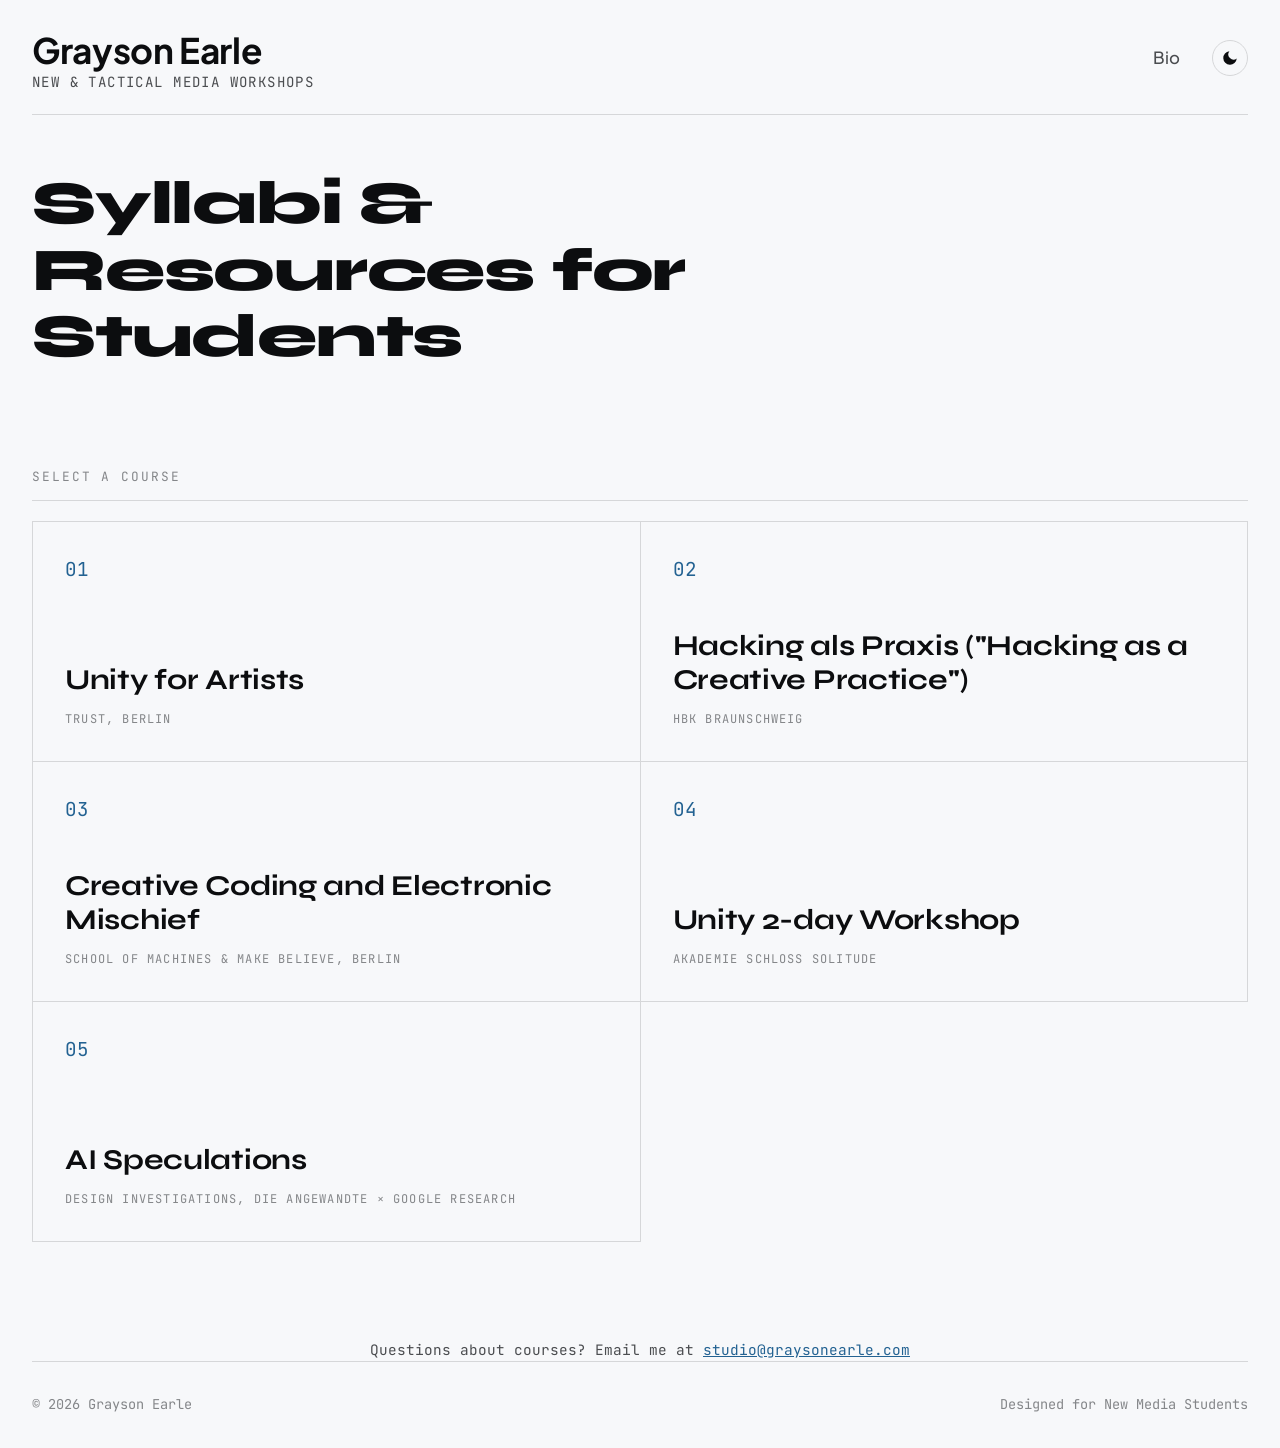
==== index.html @ eed316a8 "feat: add AI Speculations course entry (Design Investigations, die Angewandte) Adds the Winter Semes" ====
<!DOCTYPE html>
<html lang="en" data-theme="dark">
<head>
  <meta charset="UTF-8">
  <meta name="viewport" content="width=device-width, initial-scale=1.0">
  <meta name="description" content="Course portal and syllabi for classes taught by Grayson Earle, including Hacking as Practice, Creative Coding, Unity for Artists, and AI Speculations at die Angewandte.">
  <title>Grayson Earle — Class Portal</title>
  <link rel="preconnect" href="https://fonts.googleapis.com">
  <link rel="preconnect" href="https://fonts.gstatic.com" crossorigin>
  <link href="https://fonts.googleapis.com/css2?family=Plus+Jakarta+Sans:ital,wght@0,300..800;1,300..800&family=Syne:wght@700;800&family=JetBrains+Mono:wght@400;700&display=swap" rel="stylesheet">
  <link rel="stylesheet" href="style.css">
  <script>
    (function() {
      const savedTheme = localStorage.getItem('theme') || (window.matchMedia('(prefers-color-scheme: dark)').matches ? 'dark' : 'light');
      document.documentElement.setAttribute('data-theme', savedTheme);
    })();
  </script>
</head>
<body>

  <!-- --- Header --- -->
  <header>
    <div class="logo-group">
      <a href="#" class="logo">Grayson Earle</a>
      <div class="logo-subtitle">New &amp; Tactical Media Workshops</div>
    </div>
    <nav>
      <button id="bio-toggle" class="nav-link" aria-label="Open Biography">Bio</button>
      <button id="theme-toggle" class="theme-btn" aria-label="Toggle light/dark theme">
        <!-- Sun Icon -->
        <svg class="sun-icon" viewBox="0 0 24 24">
          <circle cx="12" cy="12" r="5" />
          <path d="M12 1v2M12 21v2M4.22 4.22l1.42 1.42M18.36 18.36l1.42 1.42M1 12h2M21 12h2M4.22 19.78l1.42-1.42M18.36 5.64l1.42-1.42" stroke="currentColor" stroke-width="2" stroke-linecap="round"/>
        </svg>
        <!-- Moon Icon -->
        <svg class="moon-icon" viewBox="0 0 24 24">
          <path d="M21 12.79A9 9 0 1 1 11.21 3 7 7 0 0 0 21 12.79z" />
        </svg>
      </button>
    </nav>
  </header>

  <!-- --- Main Wrapper --- -->
  <main>
    
    <!-- --- Homepage View --- -->
    <section id="home" class="fade-in">
      <div class="hero">
        <h1>Syllabi &amp; Resources for Students</h1>
      </div>

      <div class="course-grid-title">Select a Course</div>
      <div class="courses-list">
        
        <!-- Course 1 -->
        <a href="#unity-trust" class="course-card">
          <div class="course-card-index">
            <span>01</span>
            <svg viewBox="0 0 24 24" fill="none" stroke="currentColor" stroke-width="2" stroke-linecap="round" stroke-linejoin="round">
              <line x1="5" y1="12" x2="19" y2="12"></line>
              <polyline points="12 5 19 12 12 19"></polyline>
            </svg>
          </div>
          <div class="course-card-content">
            <h2 class="course-card-title">Unity for Artists</h2>
            <div class="course-card-inst">Trust, Berlin</div>
          </div>
        </a>

        <!-- Course 2 -->
        <a href="#hacking-als-praxis" class="course-card">
          <div class="course-card-index">
            <span>02</span>
            <svg viewBox="0 0 24 24" fill="none" stroke="currentColor" stroke-width="2" stroke-linecap="round" stroke-linejoin="round">
              <line x1="5" y1="12" x2="19" y2="12"></line>
              <polyline points="12 5 19 12 12 19"></polyline>
            </svg>
          </div>
          <div class="course-card-content">
            <h2 class="course-card-title">Hacking als Praxis ("Hacking as a Creative Practice")</h2>
            <div class="course-card-inst">HBK Braunschweig</div>
          </div>
        </a>

        <!-- Course 3 -->
        <a href="#creative-coding-mischief" class="course-card">
          <div class="course-card-index">
            <span>03</span>
            <svg viewBox="0 0 24 24" fill="none" stroke="currentColor" stroke-width="2" stroke-linecap="round" stroke-linejoin="round">
              <line x1="5" y1="12" x2="19" y2="12"></line>
              <polyline points="12 5 19 12 12 19"></polyline>
            </svg>
          </div>
          <div class="course-card-content">
            <h2 class="course-card-title">Creative Coding and Electronic Mischief</h2>
            <div class="course-card-inst">School of Machines &amp; Make Believe, Berlin</div>
          </div>
        </a>

        <!-- Course 4 -->
        <a href="#unity-solitude" class="course-card">
          <div class="course-card-index">
            <span>04</span>
            <svg viewBox="0 0 24 24" fill="none" stroke="currentColor" stroke-width="2" stroke-linecap="round" stroke-linejoin="round">
              <line x1="5" y1="12" x2="19" y2="12"></line>
              <polyline points="12 5 19 12 12 19"></polyline>
            </svg>
          </div>
          <div class="course-card-content">
            <h2 class="course-card-title">Unity 2-day Workshop</h2>
            <div class="course-card-inst">Akademie Schloss Solitude</div>
          </div>
        </a>

        <!-- Course 5 -->
        <a href="#ai-speculations" class="course-card">
          <div class="course-card-index">
            <span>05</span>
            <svg viewBox="0 0 24 24" fill="none" stroke="currentColor" stroke-width="2" stroke-linecap="round" stroke-linejoin="round">
              <line x1="5" y1="12" x2="19" y2="12"></line>
              <polyline points="12 5 19 12 12 19"></polyline>
            </svg>
          </div>
          <div class="course-card-content">
            <h2 class="course-card-title">AI Speculations</h2>
            <div class="course-card-inst">Design Investigations, die Angewandte &times; Google Research</div>
          </div>
        </a>

      </div>

      <div class="home-questions">
        Questions about courses? Email me at <a href="mailto:studio@graysonearle.com">studio@graysonearle.com</a>
      </div>
    </section>

    <!-- --- Course Detail: Hacking als Praxis --- -->
    <article id="hacking-als-praxis" class="course-detail">
      <aside class="course-sidebar">
        <a href="#" class="back-link">
          <svg viewBox="0 0 24 24" width="14" height="14" fill="none" stroke="currentColor" stroke-width="2" stroke-linecap="round" stroke-linejoin="round">
            <line x1="19" y1="12" x2="5" y2="12"></line>
            <polyline points="12 19 5 12 12 5"></polyline>
          </svg> Back
        </a>
        <div class="sidebar-meta">
          <div class="meta-item">
            <span class="meta-label">Institution</span>
            <span class="meta-value">Hochschule für Bildende Künste Braunschweig</span>
          </div>
          <div class="meta-item">
            <span class="meta-label">Department</span>
            <span class="meta-value">New Media / Fine Arts</span>
          </div>
          <div class="meta-item">
            <span class="meta-label">Duration</span>
            <span class="meta-value">8 Weeks (Session-based)</span>
          </div>
          <div class="meta-item">
            <span class="meta-label">Format</span>
            <span class="meta-value">Syllabus / Seminars</span>
          </div>
        </div>
      </aside>
      <div class="course-main-content">
        <div class="course-main-header">
          <div class="course-header-inst">HBK Braunschweig</div>
          <h1 class="course-header-title">Hacking als Praxis ("Hacking as a Creative Practice")</h1>
        </div>
        <div class="course-description">
          In this course, we examine hacking not just as a technical exploit, but as a critical artistic and political practice. Students explore tactical media, subvert digital infrastructures, and unpack the hidden politics embedded in software, games, and networks. Taking inspiration from guerrilla projection, software modifications, and hardware tracking, we develop creative interventions that challenge authority, surveillance, and corporate logistics.
        </div>
        
        <section class="fanzine-section">
          <h2 class="section-title">Student Publication</h2>
          <p class="fanzine-intro">As a collective final outcome, students collaborated on a printed fanzine titled <em>HACKEN</em>. The publication documents their tactical research, subversions, and experiments. Browse the pages below or download the complete PDF.</p>
          <div class="fanzine-gallery">
            <div class="fanzine-track">
              <img src="assets/fanzine/page_1.png" alt="Fanzine Page 1" class="fanzine-page">
              <img src="assets/fanzine/page_2.png" alt="Fanzine Page 2" class="fanzine-page">
              <img src="assets/fanzine/page_3.png" alt="Fanzine Page 3" class="fanzine-page">
              <img src="assets/fanzine/page_4.png" alt="Fanzine Page 4" class="fanzine-page">
              <img src="assets/fanzine/page_5.png" alt="Fanzine Page 5" class="fanzine-page">
              <img src="assets/fanzine/page_6.png" alt="Fanzine Page 6" class="fanzine-page">
              <img src="assets/fanzine/page_7.png" alt="Fanzine Page 7" class="fanzine-page">
              <img src="assets/fanzine/page_8.png" alt="Fanzine Page 8" class="fanzine-page">
            </div>
          </div>
          <div class="fanzine-actions">
            <a href="assets/fanzine/fanzine_HACKEN_final.pdf" target="_blank" rel="noopener" class="download-btn">
              <svg viewBox="0 0 24 24" width="16" height="16" fill="none" stroke="currentColor" stroke-width="2" stroke-linecap="round" stroke-linejoin="round">
                <path d="M21 15v4a2 2 0 0 1-2 2H5a2 2 0 0 1-2-2v-4"></path>
                <polyline points="7 10 12 15 17 10"></polyline>
                <line x1="12" y1="15" x2="12" y2="3"></line>
              </svg>
              Download Fanzine PDF
            </a>
          </div>
        </section>

        <h2 class="section-title">Schedule</h2>
        <div class="schedule-list">
          
          <div class="schedule-item">
            <div class="schedule-item-header">
              <h3 class="schedule-item-title">Session 01: The Art of Subversion &amp; Tactical Media</h3>
              <span class="schedule-item-date">Week 1</span>
            </div>
            <div class="schedule-item-content">
              Introduction to tactical media history. Case studies of artistic interventions (e.g., Bail Bloc, The Illuminator, RTMark). Understanding systems as artistic mediums.
              <div class="schedule-deliverable">
                <span class="deliverable-label">Assignment</span>
                Identify a physical or digital system in your daily life and document its rules, constraints, and points of vulnerability.
              </div>
            </div>
          </div>

          <div class="schedule-item">
            <div class="schedule-item-header">
              <h3 class="schedule-item-title">Session 02: Deconstructing Code &amp; Algorithmic Authority</h3>
              <span class="schedule-item-date">Week 2</span>
            </div>
            <div class="schedule-item-content">
              Code as law and ideology. Analyzing the rules governing digital spaces, including game engines, physics systems, and police behaviors in simulations. Textual analysis of code.
              <div class="schedule-deliverable">
                <span class="deliverable-label">Assignment</span>
                Write a critique of a specific system rule or boundary in a popular software, website, or game.
              </div>
            </div>
          </div>

          <div class="schedule-item">
            <div class="schedule-item-header">
              <h3 class="schedule-item-title">Session 03: Physical Interventions &amp; Guerrilla Projections</h3>
              <span class="schedule-item-date">Week 3</span>
            </div>
            <div class="schedule-item-content">
              Reclaiming public space. The logistics and aesthetics of guerrilla projection. Mobile projection setups, urban hacking, and public display safety/legality.
              <div class="schedule-deliverable">
                <span class="deliverable-label">Assignment</span>
                Design a blueprint for a mock public projection intervention focusing on a local political or social issue.
              </div>
            </div>
          </div>

          <div class="schedule-item">
            <div class="schedule-item-header">
              <h3 class="schedule-item-title">Session 04: Hardware Modification &amp; Counter-Surveillance</h3>
              <span class="schedule-item-date">Week 4</span>
            </div>
            <div class="schedule-item-content">
              Subverting commercial electronics. Tracing logistics networks (GPS tracking, hidden audio, logistics transparency) and reclaiming consumer hardware for counter-narratives.
              <div class="schedule-deliverable">
                <span class="deliverable-label">Assignment</span>
                Create a proposal for tracing or subverting an opaque supply chain, tracking mechanism, or surveillance tool.
              </div>
            </div>
          </div>

          <div class="schedule-item">
            <div class="schedule-item-header">
              <h3 class="schedule-item-title">Session 05: Network Interventions &amp; Digital Commons</h3>
              <span class="schedule-item-date">Week 5</span>
            </div>
            <div class="schedule-item-content">
              Alternative networks, net-art, and decentralized structures. Software tools for community resistance, mutual aid, and self-hosted communication.
              <div class="schedule-deliverable">
                <span class="deliverable-label">Assignment</span>
                Prototype a simple offline or mesh-network concept using open-source tools.
              </div>
            </div>
          </div>

          <div class="schedule-item">
            <div class="schedule-item-header">
              <h3 class="schedule-item-title">Session 06: Student Project Proposals &amp; Critique</h3>
              <span class="schedule-item-date">Week 6</span>
            </div>
            <div class="schedule-item-content">
              Pitching project ideas. Peer-review of concept papers and blueprints. Refinement of technical approaches and artistic statements.
              <div class="schedule-deliverable">
                <span class="deliverable-label">Deliverable</span>
                Project proposal document (1 page + conceptual sketch).
              </div>
            </div>
          </div>

          <div class="schedule-item">
            <div class="schedule-item-header">
              <h3 class="schedule-item-title">Session 07: Development and Prototyping Workshop</h3>
              <span class="schedule-item-date">Week 7</span>
            </div>
            <div class="schedule-item-content">
              In-class hacking session. Individual troubleshooting of software, hardware, and physical assemblies. Iteration on prototypes.
              <div class="schedule-deliverable">
                <span class="deliverable-label">Deliverable</span>
                Functional alpha prototype of the intervention.
              </div>
            </div>
          </div>

          <div class="schedule-item">
            <div class="schedule-item-header">
              <h3 class="schedule-item-title">Session 08: Final Showcase &amp; Public Discourse</h3>
              <span class="schedule-item-date">Week 8</span>
            </div>
            <div class="schedule-item-content">
              Exhibition and presentation of student hacks. Critical discussion of the social, political, and aesthetic implications of the works.
              <div class="schedule-deliverable">
                <span class="deliverable-label">Deliverable</span>
                Completed subversive intervention or prototype and documentation.
              </div>
            </div>
          </div>

        </div>
      </div>
    </article>

    <!-- --- Course Detail: Creative Coding --- -->
    <article id="creative-coding-mischief" class="course-detail">
      <aside class="course-sidebar">
        <a href="#" class="back-link">
          <svg viewBox="0 0 24 24" width="14" height="14" fill="none" stroke="currentColor" stroke-width="2" stroke-linecap="round" stroke-linejoin="round">
            <line x1="19" y1="12" x2="5" y2="12"></line>
            <polyline points="12 19 5 12 12 5"></polyline>
          </svg> Back
        </a>
        <div class="sidebar-meta">
          <div class="meta-item">
            <span class="meta-label">Institution</span>
            <span class="meta-value">School of Machines &amp; Make Believe, Berlin</span>
          </div>
          <div class="meta-item">
            <span class="meta-label">Term</span>
            <span class="meta-value">Spring 2026</span>
          </div>
          <div class="meta-item">
            <span class="meta-label">Dates</span>
            <span class="meta-value">Feb 3, 2026 – May 10, 2026</span>
          </div>
          <div class="meta-item">
            <span class="meta-label">Meeting Time</span>
            <span class="meta-value">Tuesdays</span>
          </div>
          <a href="https://github.com/new-media-edu/creative_coding_mischief" target="_blank" rel="noopener" class="repo-link">
            View Repository
            <svg viewBox="0 0 24 24" width="14" height="14" fill="none" stroke="currentColor" stroke-width="2" stroke-linecap="round" stroke-linejoin="round">
              <path d="M9 19c-5 1.5-5-2.5-7-3m14 6v-3.87a3.37 3.37 0 0 0-.94-2.61c3.14-.35 6.44-1.54 6.44-7A5.44 5.44 0 0 0 20 4.77 5.07 5.07 0 0 0 19.91 1S18.73.65 16 2.48a13.38 13.38 0 0 0-7 0C6.27.65 5.09 1 5.09 1A5.07 5.07 0 0 0 5 4.77a5.44 5.44 0 0 0-1.5 3.78c0 5.42 3.3 6.61 6.44 7A3.37 3.37 0 0 0 9 18.13V22"></path>
            </svg>
          </a>
        </div>
      </aside>
      <div class="course-main-content">
        <div class="course-main-header">
          <div class="course-header-inst">School of Machines &amp; Make Believe</div>
          <h1 class="course-header-title">Creative Coding &amp; Electronic Mischief</h1>
        </div>
        <div class="course-description">
          This course is about creatively misusing technology for art and activism, with a DIY/open-source approach. Students build their own tools, starting with basic electronics and 3D fabrication and working up to systems that connect hardware, software, and networks. The course ends with a final project that puts all of it together.
        </div>

        <section class="exhibition-section">
          <h2 class="section-title">Class Exhibition</h2>
          <p class="exhibition-intro">Below is a glimpse of the class closing exhibition at the School of Machines and Make Believe at ACUD in Berlin, showcasing the interactive installations and creative mischief developed by the students.</p>
          <div class="exhibition-media">
            <div class="exhibition-media-item">
              <img src="assets/creative_coding_mischief.gif" alt="Class closing exhibition interactive experience" class="exhibition-gif">
              <div class="media-caption">Interactive prototype created during the course.</div>
            </div>
            <div class="exhibition-media-item">
              <video controls class="exhibition-video">
                <source src="assets/school_of_machines_exhibition.mp4" type="video/mp4">
                Your browser does not support the video tag.
              </video>
              <div class="media-caption">A short video of the class closing exhibition at the School of Machines and Make Believe at ACUD in Berlin.</div>
            </div>
          </div>
        </section>

        <h2 class="section-title">Schedule</h2>
        <div class="schedule-list">
          
          <div class="schedule-item">
            <div class="schedule-item-header">
              <h3 class="schedule-item-title">Orientation: Welcome</h3>
              <span class="schedule-item-date">Feb 3 &amp; 5, 2026</span>
            </div>
            <div class="schedule-item-content">
              Introduction to each other, course structure overview, installation check-ins, and goal alignments.
            </div>
          </div>

          <div class="schedule-item">
            <div class="schedule-item-header">
              <h3 class="schedule-item-title">Session 01: Introduction to Arduino</h3>
              <span class="schedule-item-date">Feb 10, 2026</span>
            </div>
            <div class="schedule-item-content">
              <ul class="schedule-topics">
                <li>Course overview and introduction.</li>
                <li>What is electricity?</li>
                <li>Introduction to Arduino hardware and pins.</li>
                <li>Basic wiring and breadboards.</li>
                <li>Blinking LEDs with <code>digitalWrite()</code>.</li>
                <li>Basic programming concepts: variables, constants, flow control.</li>
              </ul>
              <div class="schedule-deliverable">
                <span class="deliverable-label">Deliverable</span>
                Working LED circuit with custom blink patterns.
              </div>
            </div>
          </div>

          <div class="schedule-item">
            <div class="schedule-item-header">
              <h3 class="schedule-item-title">Session 02: Inputs and Serial Communication</h3>
              <span class="schedule-item-date">Feb 17, 2026</span>
            </div>
            <div class="schedule-item-content">
              <ul class="schedule-topics">
                <li>Conditional logic (if/else statements).</li>
                <li>Reading digital inputs with buttons.</li>
                <li>Understanding the floating state and pull-up/pull-down resistors.</li>
                <li>Serial communication for debugging and monitoring.</li>
                <li>Using the Serial Monitor to view Arduino output.</li>
              </ul>
              <div class="schedule-deliverable">
                <span class="deliverable-label">Deliverable</span>
                Button-controlled circuit with serial feedback.
              </div>
            </div>
          </div>

          <div class="schedule-item">
            <div class="schedule-item-header">
              <h3 class="schedule-item-title">Session 03: Sound and Square Waves</h3>
              <span class="schedule-item-date">Feb 24, 2026</span>
            </div>
            <div class="schedule-item-content">
              <ul class="schedule-topics">
                <li>How speakers and buzzers work.</li>
                <li>Generating square waves with <code>digitalWrite()</code>.</li>
                <li>Understanding frequency and pitch.</li>
                <li>Using the <code>tone()</code> function.</li>
                <li>Building speaker circuits with piezo buzzers.</li>
              </ul>
              <div class="schedule-deliverable">
                <span class="deliverable-label">Deliverable</span>
                Working sound generator with variable tones.
              </div>
            </div>
          </div>

          <div class="schedule-item">
            <div class="schedule-item-header">
              <h3 class="schedule-item-title">Session 04: Analog Input and Loops</h3>
              <span class="schedule-item-date">Mar 3, 2026</span>
            </div>
            <div class="schedule-item-content">
              <ul class="schedule-topics">
                <li>Reading analog values with <code>analogRead()</code>.</li>
                <li>Understanding potentiometers and variable resistances.</li>
                <li>Mapping values from one range to another with <code>map()</code>.</li>
                <li>Creating repetition with while loops.</li>
                <li>Combining analog input with sound output.</li>
                <li>Building interactive musical instruments.</li>
              </ul>
              <div class="schedule-deliverable">
                <span class="deliverable-label">Deliverable</span>
                Potentiometer-controlled tone generator or simple synthesizer.
              </div>
            </div>
          </div>

          <div class="schedule-item">
            <div class="schedule-item-header">
              <h3 class="schedule-item-title">Session 05: Sensors, Servos, and Intro to Processing</h3>
              <span class="schedule-item-date">Mar 10, 2026</span>
            </div>
            <div class="schedule-item-content">
              <ul class="schedule-topics">
                <li>Sensor showcase: ultrasonic distance sensor.</li>
                <li>Introduction to servo motors and the Servo library.</li>
                <li>Building a 2-DOF robot arm.</li>
                <li>Introduction to Processing: installation and first sketch.</li>
              </ul>
              <div class="schedule-deliverable">
                <span class="deliverable-label">Deliverable</span>
                2-DOF robot arm; Processing installed with basic sketch running.
              </div>
            </div>
          </div>

          <div class="schedule-item">
            <div class="schedule-item-header">
              <h3 class="schedule-item-title">Session 06: Arduino ↔ Processing</h3>
              <span class="schedule-item-date">Mar 17, 2026</span>
            </div>
            <div class="schedule-item-content">
              <strong>Guest Instructor: Sarah Grant</strong>
              <ul class="schedule-topics">
                <li>Serial communication between Arduino and Processing.</li>
                <li>Sending sensor data to control on-screen visuals (potentiometer → circle size).</li>
                <li>Sending screen data to control hardware (mouse → servo angle).</li>
                <li>Two-way communication with a call-and-response handshake.</li>
              </ul>
              <div class="schedule-deliverable">
                <span class="deliverable-label">Deliverable</span>
                Two-way Arduino/Processing sketch (pot → circle size, mouse → servo).
              </div>
            </div>
          </div>

          <div class="schedule-item">
            <div class="schedule-item-header">
              <h3 class="schedule-item-title">Session 07 &amp; 08: 3D Design &amp; Fabrication</h3>
              <span class="schedule-item-date">Mar 24 &amp; 31, 2026</span>
            </div>
            <div class="schedule-item-content">
              <strong>Guest Instructor: Sarah Grant</strong>
              <ul class="schedule-topics">
                <li>Introduction to 3D design and modeling.</li>
                <li>Designing custom housings for electronics.</li>
                <li>Slicing and 3D printing workflow.</li>
                <li>Integrating hardware with printed parts.</li>
              </ul>
              <div class="schedule-deliverable">
                <span class="deliverable-label">Deliverable</span>
                Custom 3D printed housing or component integrated with electronics.
              </div>
            </div>
          </div>

          <div class="schedule-item">
            <div class="schedule-item-header">
              <h3 class="schedule-item-title">Session 09 &amp; 10: Projection Mapping with TouchDesigner</h3>
              <span class="schedule-item-date">Apr 7 &amp; 14, 2026</span>
            </div>
            <div class="schedule-item-content">
              <ul class="schedule-topics">
                <li>Introduction to projection mapping fundamentals.</li>
                <li>Loading and configuring TouchDesigner.</li>
                <li>Using kantanMapper for spatial mapping.</li>
                <li>Assigning textures and media to projection shapes.</li>
                <li>Aligning projections with physical objects.</li>
                <li>Receiving OSC/MIDI data to trigger visuals.</li>
                <li>Creating reactive installations.</li>
              </ul>
              <div class="schedule-deliverable">
                <span class="deliverable-label">Deliverable</span>
                Projection-mapped installation triggered by physical sensors.
              </div>
            </div>
          </div>

          <div class="schedule-item">
            <div class="schedule-item-header">
              <h3 class="schedule-item-title">Session 11, 12 &amp; 13: Final Project Workshop</h3>
              <span class="schedule-item-date">Apr 21 – May 5, 2026</span>
            </div>
            <div class="schedule-item-content">
              <ul class="schedule-topics">
                <li>Final project development, assembly, and polishing.</li>
                <li>Individual and group troubleshooting.</li>
                <li>Instructor check-ins, testing, documentation, and presentation prep.</li>
              </ul>
              <div class="schedule-deliverable">
                <span class="deliverable-label">Deliverable</span>
                Completed Final Project, ready for exhibition.
              </div>
            </div>
          </div>

          <div class="schedule-item">
            <div class="schedule-item-header">
              <h3 class="schedule-item-title">Final Exhibition</h3>
              <span class="schedule-item-date">May 14, 2026</span>
            </div>
            <div class="schedule-item-content">
              Exhibition of final installations and physical projects to the public.
            </div>
          </div>

        </div>
      </div>
    </article>

    <!-- --- Course Detail: Unity for Artists --- -->
    <article id="unity-trust" class="course-detail">
      <aside class="course-sidebar">
        <a href="#" class="back-link">
          <svg viewBox="0 0 24 24" width="14" height="14" fill="none" stroke="currentColor" stroke-width="2" stroke-linecap="round" stroke-linejoin="round">
            <line x1="19" y1="12" x2="5" y2="12"></line>
            <polyline points="12 19 5 12 12 5"></polyline>
          </svg> Back
        </a>
        <div class="sidebar-meta">
          <div class="meta-item">
            <span class="meta-label">Location</span>
            <span class="meta-value">Trust, Berlin</span>
          </div>
          <div class="meta-item">
            <span class="meta-label">Duration</span>
            <span class="meta-value">4 Days (2.5h / session)</span>
          </div>
          <div class="meta-item">
            <span class="meta-label">Price</span>
            <span class="meta-value">150 Euro total</span>
          </div>
          <div class="meta-item">
            <span class="meta-label">Software</span>
            <span class="meta-value">Unity 6, Polycam</span>
          </div>
          <div class="meta-item">
            <span class="meta-label">Prerequisites</span>
            <ul class="sidebar-list">
              <li>Unity Hub &amp; Unity 6 installed</li>
              <li>Polycam app (iOS/Android)</li>
              <li>No coding required</li>
            </ul>
          </div>
          <a href="https://github.com/new-media-edu/unity-trust" target="_blank" rel="noopener" class="repo-link">
            View Repository
            <svg viewBox="0 0 24 24" width="14" height="14" fill="none" stroke="currentColor" stroke-width="2" stroke-linecap="round" stroke-linejoin="round">
              <path d="M9 19c-5 1.5-5-2.5-7-3m14 6v-3.87a3.37 3.37 0 0 0-.94-2.61c3.14-.35 6.44-1.54 6.44-7A5.44 5.44 0 0 0 20 4.77 5.07 5.07 0 0 0 19.91 1S18.73.65 16 2.48a13.38 13.38 0 0 0-7 0C6.27.65 5.09 1 5.09 1A5.07 5.07 0 0 0 5 4.77a5.44 5.44 0 0 0-1.5 3.78c0 5.42 3.3 6.61 6.44 7A3.37 3.37 0 0 0 9 18.13V22"></path>
            </svg>
          </a>
        </div>
      </aside>
      <div class="course-main-content">
        <div class="course-main-header">
          <div class="course-header-inst">Trust, Berlin</div>
          <h1 class="course-header-title">Unity for Artists</h1>
          <div class="course-header-actions">
            <a href="https://forms.gle/kNAJxVc964ZDhtXD6" target="_blank" rel="noopener" class="enroll-link">Enroll</a>
            <span class="header-questions">Questions about courses? Email me at <a href="mailto:studio@graysonearle.com">studio@graysonearle.com</a></span>
          </div>
        </div>
        <div class="course-description">
          This 4-day intensive workshop is designed for artists and designers who want to use Unity 6 (a real-time 3D engine used widely in games, art, and architecture) to build immersive digital environments. No previous experience with Unity is required. In this no-code workshop students will learn how to create and inhabit virtual environments, focusing on environmental design, lighting, physics, and spatial audio.
        </div>

        <section class="documentation-section">
          <h2 class="section-title">Documentation</h2>
          <p class="documentation-intro">A preview of the environments, interactive prototypes, and outcomes from the workshop.</p>
          <div class="documentation-grid">
            <div class="documentation-item">
              <video autoplay loop muted playsinline class="doc-video">
                <source src="assets/unity_promo_1.mp4" type="video/mp4">
                Your browser does not support the video tag.
              </video>
            </div>
            <div class="documentation-item">
              <video controls class="doc-video">
                <source src="assets/unity_promo_3.mp4" type="video/mp4">
                Your browser does not support the video tag.
              </video>
            </div>
          </div>
        </section>

        <h2 class="section-title">Schedule</h2>
        <div class="schedule-list">
          
          <div class="schedule-item">
            <div class="schedule-item-header">
              <h3 class="schedule-item-title">Day 1: Foundations &amp; Spatial Sketching</h3>
              <span class="schedule-item-date">Navigation &amp; Prototyping</span>
            </div>
            <div class="schedule-item-content">
              <ul class="schedule-topics">
                <li>Introduction: Unity 6, Universal Render Pipeline (URP), and the Real-time Rendering Pipeline.</li>
                <li>The Sandbox: Interface navigation (Hierarchy, Project, Scene, Game, Inspector).</li>
                <li>Physics &amp; Logic: Basic 3D objects and Rigidbody physics.</li>
                <li>Student share-outs.</li>
              </ul>
              <div class="schedule-deliverable">
                <span class="deliverable-label">Assignment</span>
                Prepare project concept and sketches for your virtual environment.
              </div>
            </div>
          </div>

          <div class="schedule-item">
            <div class="schedule-item-header">
              <h3 class="schedule-item-title">Day 2: Building the World (Assets &amp; Materials)</h3>
              <span class="schedule-item-date">Populating &amp; Styling</span>
            </div>
            <div class="schedule-item-content">
              <ul class="schedule-topics">
                <li>ProBuilder: Greyboxing the environment layout.</li>
                <li>Navigation: Setting up the First Person Controller.</li>
                <li>Asset Integration: Importing 3D models (GLB/FBX), using the Unity Asset Store.</li>
                <li>Materials &amp; Shaders: URP Lit Shader, Albedo, Normal Maps, Tiling, and Transparency.</li>
                <li>Modular Design: Using Prefabs and ProBuilder for efficient world-building.</li>
              </ul>
              <div class="schedule-deliverable">
                <span class="deliverable-label">Assignment</span>
                Complete the basic architectural layout and apply materials to your space.
              </div>
            </div>
          </div>

          <div class="schedule-item">
            <div class="schedule-item-header">
              <h3 class="schedule-item-title">Day 3: Atmosphere &amp; Cinematic Storytelling</h3>
              <span class="schedule-item-date">Lighting, Mood &amp; Camera</span>
            </div>
            <div class="schedule-item-content">
              <ul class="schedule-topics">
                <li>Lighting Design: Directional vs Point/Spot lights, Light Layers, and Volumetric Clouds/Fog (Unity 6 features).</li>
                <li>Spatial Audio: 3D Audio Sources, ambient wind/scapes, and Audio Reverb Zones.</li>
                <li>Advanced Mood: Reflection Probes, Light Probes, and Skybox manipulation.</li>
                <li>Unity Timeline &amp; Cinemachine: Creating cinematic flythroughs and camera transitions.</li>
                <li>Scripted Interactivity: Using provided scripts for triggers, rotations, and audio fades.</li>
              </ul>
              <div class="schedule-deliverable">
                <span class="deliverable-label">Assignment</span>
                Create a 30-second cinematic flythrough with integrated spatial audio.
              </div>
            </div>
          </div>

          <div class="schedule-item">
            <div class="schedule-item-header">
              <h3 class="schedule-item-title">Day 4: Polish, Sound &amp; Final Showcase</h3>
              <span class="schedule-item-date">Deployment &amp; Presentation</span>
            </div>
            <div class="schedule-item-content">
              <ul class="schedule-topics">
                <li>Post-Processing Mastery: Color Grading, Bloom, Motion Blur, and Film Grain.</li>
                <li>Rendering &amp; Capture: Using Unity Recorder to export high-quality video.</li>
                <li>Final Group Review: Showcase presentations and peer feedback.</li>
              </ul>
              <div class="schedule-deliverable">
                <span class="deliverable-label">Deliverable</span>
                Rendered cinematic presentation.
              </div>
            </div>
          </div>

        </div>
      </div>
    </article>

    <!-- --- Course Detail: Unity 2-day Workshop --- -->
    <article id="unity-solitude" class="course-detail">
      <aside class="course-sidebar">
        <a href="#" class="back-link">
          <svg viewBox="0 0 24 24" width="14" height="14" fill="none" stroke="currentColor" stroke-width="2" stroke-linecap="round" stroke-linejoin="round">
            <line x1="19" y1="12" x2="5" y2="12"></line>
            <polyline points="12 19 5 12 12 5"></polyline>
          </svg> Back
        </a>
        <div class="sidebar-meta">
          <div class="meta-item">
            <span class="meta-label">Location</span>
            <span class="meta-value">Akademie Schloss Solitude</span>
          </div>
          <div class="meta-item">
            <span class="meta-label">Duration</span>
            <span class="meta-value">2-day / 1-day Intensive</span>
          </div>
          <div class="meta-item">
            <span class="meta-label">Software</span>
            <span class="meta-value">Unity 6, Polycam</span>
          </div>
          <div class="meta-item">
            <span class="meta-label">Prerequisites</span>
            <ul class="sidebar-list">
              <li>Unity Hub &amp; Unity 6 installed</li>
              <li>Polycam app (iOS/Android)</li>
            </ul>
          </div>
          <a href="https://github.com/new-media-edu/unity-virtual_environments-2day" target="_blank" rel="noopener" class="repo-link">
            View Repository
            <svg viewBox="0 0 24 24" width="14" height="14" fill="none" stroke="currentColor" stroke-width="2" stroke-linecap="round" stroke-linejoin="round">
              <path d="M9 19c-5 1.5-5-2.5-7-3m14 6v-3.87a3.37 3.37 0 0 0-.94-2.61c3.14-.35 6.44-1.54 6.44-7A5.44 5.44 0 0 0 20 4.77 5.07 5.07 0 0 0 19.91 1S18.73.65 16 2.48a13.38 13.38 0 0 0-7 0C6.27.65 5.09 1 5.09 1A5.07 5.07 0 0 0 5 4.77a5.44 5.44 0 0 0-1.5 3.78c0 5.42 3.3 6.61 6.44 7A3.37 3.37 0 0 0 9 18.13V22"></path>
            </svg>
          </a>
        </div>
      </aside>
      <div class="course-main-content">
        <div class="course-main-header">
          <div class="course-header-inst">Akademie Schloss Solitude</div>
          <h1 class="course-header-title">Unity for Artists: Virtual Galleries &amp; Environments</h1>
        </div>
        <div class="course-description">
          This workshop is a hands-on, intensive format for artists who want to use Unity for spatial planning or building digital-only worlds. We skip the heavy coding and focus on a drag-and-drop workflow that gets you building immediately. By the end of the workshop, you will know how to mock up a gallery space to scale, set up lighting, and pull real-world objects into your scene using photogrammetry.
        </div>
        
        <h2 class="section-title">Schedule</h2>
        <div class="schedule-list">
          
          <div class="schedule-item">
            <div class="schedule-item-header">
              <h3 class="schedule-item-title">Session 01: Morning Session</h3>
              <span class="schedule-item-date">10:00 – 13:00</span>
            </div>
            <div class="schedule-item-content">
              Interface basics, navigating the 3D viewport, building room layouts and custom gallery shapes using ProBuilder, and setting up first-person navigation controllers.
              <div class="schedule-deliverable">
                <span class="deliverable-label">Lunch Assignment (13:00 - 14:00)</span>
                Go find something to scan around the grounds of Solitude using Polycam.
              </div>
            </div>
          </div>

          <div class="schedule-item">
            <div class="schedule-item-header">
              <h3 class="schedule-item-title">Session 02: Afternoon Session</h3>
              <span class="schedule-item-date">14:00 – 16:00</span>
            </div>
            <div class="schedule-item-content">
              Importing 3D photogrammetry scans, setting up materials and high-quality textures, configuring lighting configurations and studio rendering, and studio time to polish your interactive virtual galleries.
              <div class="schedule-deliverable">
                <span class="deliverable-label">Deliverable</span>
                Scale 3D gallery room containing imported real-world scans.
              </div>
            </div>
          </div>

        </div>
      </div>
    </article>

    <!-- --- Course Detail: AI Speculations --- -->
    <article id="ai-speculations" class="course-detail">
      <aside class="course-sidebar">
        <a href="#" class="back-link">
          <svg viewBox="0 0 24 24" width="14" height="14" fill="none" stroke="currentColor" stroke-width="2" stroke-linecap="round" stroke-linejoin="round">
            <line x1="19" y1="12" x2="5" y2="12"></line>
            <polyline points="12 19 5 12 12 5"></polyline>
          </svg> Back
        </a>
        <div class="sidebar-meta">
          <div class="meta-item">
            <span class="meta-label">Institution</span>
            <span class="meta-value">die Angewandte — University of Applied Arts Vienna</span>
          </div>
          <div class="meta-item">
            <span class="meta-label">Department</span>
            <span class="meta-value">Design Investigations (Industrial Design 2)</span>
          </div>
          <div class="meta-item">
            <span class="meta-label">Term</span>
            <span class="meta-value">Winter Semester 2023</span>
          </div>
          <div class="meta-item">
            <span class="meta-label">Partner</span>
            <span class="meta-value">MURAL Group, Google Research</span>
          </div>
          <div class="meta-item">
            <span class="meta-label">My Role</span>
            <span class="meta-value">Guest Tutor; co-author of the semester brief with Anab Jain</span>
          </div>
          <div class="meta-item">
            <span class="meta-label">Studio Lead</span>
            <span class="meta-value">Univ.-Prof. Anab Jain</span>
          </div>
          <div class="meta-item">
            <span class="meta-label">Tutors</span>
            <ul class="sidebar-list">
              <li>Niko Heep</li>
              <li>Stefan Zinell</li>
              <li>Peter Knobloch</li>
              <li>Matthias Pfeffer</li>
            </ul>
          </div>
          <div class="meta-item">
            <span class="meta-label">Google / MURAL Lead</span>
            <span class="meta-value">Alison Lentz</span>
          </div>
          <a href="https://designinvestigations.at/" target="_blank" rel="noopener" class="repo-link">
            Design Investigations
            <svg viewBox="0 0 24 24" width="14" height="14" fill="none" stroke="currentColor" stroke-width="2" stroke-linecap="round" stroke-linejoin="round">
              <path d="M18 13v6a2 2 0 0 1-2 2H5a2 2 0 0 1-2-2V8a2 2 0 0 1 2-2h6"></path>
              <polyline points="15 3 21 3 21 9"></polyline>
              <line x1="10" y1="14" x2="21" y2="3"></line>
            </svg>
          </a>
        </div>
      </aside>
      <div class="course-main-content">
        <div class="course-main-header">
          <div class="course-header-inst">Design Investigations, Vienna &times; Google Research</div>
          <h1 class="course-header-title">AI Speculations</h1>
          <div class="course-header-actions">
            <span class="archive-tag">Archived — Winter Semester 2023</span>
          </div>
        </div>
        <div class="course-description">
          A full-semester studio at Design Investigations run in collaboration with scientists and technologists at Google Research&rsquo;s MURAL Group. Students designed personal AI agents in order to speculate on, investigate, and imagine both the potential and the risks of the technology &mdash; learning how these systems are actually built, and then turning that knowledge into critical, communicable design work.
        </div>

        <section class="brief-section">
          <h2 class="section-title">Context</h2>
          <blockquote class="pullquote">
            &ldquo;I set before you two ways: You can use your technology to destroy yourselves or to carry you to the planets and the stars. It&rsquo;s up to you.&rdquo;
            <cite>Carl Sagan</cite>
          </blockquote>
          <div class="brief-prose">
            <p>At Design Investigations we actively pursue a rigorous understanding of emerging technologies, including AI &mdash; an approach reflected in earlier semester briefs such as <em>AI Snake Oil</em> and <em>Building Worlds with AI</em>.</p>
            <p>Recent advances in AI &mdash; image generators like Midjourney, Stable Diffusion, and DALL&middot;E 2, alongside text generators like OpenAI&rsquo;s ChatGPT &mdash; have opened new possibilities and raised significant questions. What are the large-scale implications of deploying this technology? As designers in this evolving landscape, how can we influence its positive development without overlooking the pitfalls?</p>
            <p>This semester we chose to gain firsthand insight into AI development by collaborating directly with the people building it.</p>
          </div>
        </section>

        <section class="brief-section">
          <h2 class="section-title">Design Brief</h2>
          <div class="brief-prose">
            <p class="brief-lede">Design a personal AI agent.</p>
            <p>Think of an agent as an entity, a kind of node in the network &mdash; just like people. This agent could be anything you wish. It does not have to be a transactional assistant that tells you the time and the weather and plays your favourite song. It could be a guide, companion, curator, lover, but also an alter ego, pet, politician, interrogator, or provocateur. You decide.</p>
            <p>It can take any form: an app, an object, a wearable, an avatar. Reflect on what we live with and what we&rsquo;re attached to, and see how your agent can weave into those aspects. Consider what possibilities it opens up in your life, in your relationships, and in the world around you &mdash; but consider just as carefully the unintended, negative consequences of such an entity.</p>
            <ul class="brief-questions">
              <li>What values does it have, and whose values does it align to? Whose values does ChatGPT embody?</li>
              <li>What relationships does it enable, short-circuit, or change?</li>
              <li>What data is it trained on?</li>
              <li>How does it behave, and what personality does it have?</li>
              <li>How do you interact with it?</li>
              <li>What, if any, is its business model &mdash; and how does that shape its actions?</li>
            </ul>
            <div class="schedule-deliverable">
              <span class="deliverable-label">Before we start</span>
              For the semester kick-off, bring one printed or sketched page describing your personal interest within the semester topic. A sketch, a piece of text, a project or image that inspired you, or your own ideas &mdash; an initial glimpse of your interest is enough to help in forming teams.
            </div>
          </div>
        </section>

        <section class="brief-section">
          <h2 class="section-title">Learning Program</h2>
          <div class="brief-prose">
            <p>Delivered across the semester by Google&rsquo;s technologists as well as external guests:</p>
            <ul class="brief-questions">
              <li>AI 101</li>
              <li>Data, privacy, and security</li>
              <li>Learning the tools of generative AI</li>
              <li>Image generation models: DALL&middot;E, Stable Diffusion, GANs</li>
              <li>Large language models: ChatGPT, Copilot, LLaMA</li>
              <li>Audio generative models</li>
              <li>Rapid prototyping</li>
              <li>Translating those skills into prototyping and storytelling</li>
            </ul>
            <p>Alongside these, the studio hosted lectures and short workshops from practitioners and theorists throughout the semester under the <span class="tag-inline">#DILectures</span> banner.</p>
          </div>
        </section>

        <section class="brief-section">
          <h2 class="section-title">Intent of the DI &times; MURAL Collaboration</h2>
          <blockquote class="pullquote">
            &ldquo;The viability of technology, like democracy, depends in the end on the practice of justice and on the enforcement of limits to power.&rdquo;
            <cite>Ursula Franklin</cite>
          </blockquote>
          <div class="brief-prose">
            <p>The collaboration with Google began with a desire to deepen our own understanding of the current landscape of this technology from the inside &mdash; learning what scientists and technologists are actually building. Having gained that knowledge, students were in a stronger position not only to investigate, imagine, and creatively explore the technology&rsquo;s potential, but also to be meaningfully critical about its unintended consequences, and to communicate that criticism effectively.</p>
          </div>
        </section>

        <section class="student-work-section">
          <h2 class="section-title">Workshop Outcomes</h2>
          <p class="documentation-intro">A selection of work produced in my workshop within the semester. Every image and video below was generated by students using diffusion and text-to-video models as a deliberately satirical exercise &mdash; none of it depicts real events.</p>

          <div class="project-block">
            <div class="project-block-header">
              <h3 class="project-title">New Ways of Diplomacy</h3>
              <span class="project-credit">Tim, Viktor, Isi, Emilia</span>
            </div>
            <p class="project-desc">A speculative tabloid in which heads of state resolve geopolitical conflict through hot dog contests, beer pong, Twister, and gladiatorial combat &mdash; using the ease of synthetic imagery to ask how quickly a plausible-looking political reality can be manufactured.</p>
            <div class="project-media-split">
              <img src="assets/angewandte/diplomacy_poster.jpg" alt="Student-made AI-generated fight-night poster for a fictional political boxing match" class="project-image" loading="lazy">
              <img src="assets/angewandte/diplomacy_spread.jpg" alt="Student-designed magazine spread titled New Ways of Diplomacy" class="project-image" loading="lazy">
            </div>
            <div class="project-gallery">
              <img src="assets/angewandte/diplomacy_01.jpg" alt="AI-generated image of two world leaders playing a tile game in a garden" class="project-image" loading="lazy">
              <img src="assets/angewandte/diplomacy_02.jpg" alt="AI-generated image of politicians at a hot dog eating contest" class="project-image" loading="lazy">
              <img src="assets/angewandte/diplomacy_03.jpg" alt="AI-generated image of a cartoon monster politician beside a real one" class="project-image" loading="lazy">
              <img src="assets/angewandte/diplomacy_04.jpg" alt="AI-generated group portrait of world leaders on a beach" class="project-image" loading="lazy">
              <img src="assets/angewandte/diplomacy_05.jpg" alt="AI-generated image of two politicians dressed as cowboys in a desert" class="project-image" loading="lazy">
              <img src="assets/angewandte/diplomacy_06.jpg" alt="AI-generated image of a politician in Roman gladiator armour" class="project-image" loading="lazy">
            </div>
            <div class="documentation-grid">
              <div class="documentation-item">
                <video controls preload="metadata" poster="assets/angewandte/biden_poster.jpg" class="doc-video">
                  <source src="assets/angewandte/biden_poetryslam.mp4" type="video/mp4">
                  Your browser does not support the video tag.
                </video>
                <div class="media-caption">Synthetic video: a head of state performs at a poetry slam.</div>
              </div>
              <div class="documentation-item">
                <video controls preload="metadata" poster="assets/angewandte/trump_poster.jpg" class="doc-video">
                  <source src="assets/angewandte/trump_poetryslam.mp4" type="video/mp4">
                  Your browser does not support the video tag.
                </video>
                <div class="media-caption">Synthetic video: the counterpart performance.</div>
              </div>
            </div>
          </div>

          <div class="project-block">
            <div class="project-block-header">
              <h3 class="project-title">AI Apologies</h3>
            </div>
            <p class="project-desc">A generated corporate-video pastiche in which an AI system delivers the apology &mdash; the flat institutional language of the tech press release performed back at us by the thing it is meant to excuse.</p>
            <div class="project-single-media">
              <video controls preload="metadata" poster="assets/angewandte/ai_apologies_poster.jpg" class="doc-video">
                <source src="assets/angewandte/ai_apologies.mp4" type="video/mp4">
                Your browser does not support the video tag.
              </video>
            </div>
          </div>

          <div class="project-block">
            <div class="project-block-header">
              <h3 class="project-title">d(AI)ing</h3>
            </div>
            <p class="project-desc">A short generative film on machine mortality &mdash; what it might mean for an agent to end, and what we would owe it if it did.</p>
            <div class="project-single-media narrow">
              <video controls preload="metadata" poster="assets/angewandte/daiiing_poster.jpg" class="doc-video">
                <source src="assets/angewandte/daiiing.mp4" type="video/mp4">
                Your browser does not support the video tag.
              </video>
            </div>
          </div>

          <div class="project-media-split">
            <div class="project-block">
              <div class="project-block-header">
                <h3 class="project-title">Run Diffusion</h3>
                <span class="project-credit">Meda Retegan, Lara Huz</span>
              </div>
              <img src="assets/angewandte/run_diffusion.jpg" alt="AI-generated image of two mantis-like creatures facing each other" class="project-image" loading="lazy">
            </div>
            <div class="project-block">
              <div class="project-block-header">
                <h3 class="project-title">The Nuteones Revolution</h3>
              </div>
              <img src="assets/angewandte/nuteones.jpg" alt="Rendered sculptural object from the student project The Nuteones Revolution" class="project-image" loading="lazy">
            </div>
          </div>

          <div class="project-block">
            <div class="project-block-header">
              <h3 class="project-title">Boreman</h3>
            </div>
            <p class="project-desc">A fictional game about the most tedious agent imaginable, presented as boxed retail software complete with an age rating.</p>
            <div class="project-single-media narrow">
              <img src="assets/angewandte/boreman.jpg" alt="Mock game cover for the student project Boreman" class="project-image" loading="lazy">
            </div>
          </div>
        </section>

        <section class="brief-section">
          <h2 class="section-title">Inspiration &amp; References</h2>
          <p class="documentation-intro">A starting point rather than a comprehensive list &mdash; students were asked to read as much of this as possible early in the semester, and to keep sharing their own finds throughout.</p>
          <div class="reference-columns">
            <div class="reference-group">
              <h3 class="reference-heading">Reading</h3>
              <ul class="reference-list">
                <li><a href="https://en.wikipedia.org/wiki/ELIZA" target="_blank" rel="noopener">ELIZA</a> &mdash; where the idea of personal agents first started</li>
                <li>Blaise Agüera y Arcas, <em>Can machines learn how to behave?</em></li>
                <li>Sabelo Mhlambi, <em>Ethics and Technology</em></li>
                <li>Rachel Coldicutt, <em>On Understanding Power and Technology</em></li>
                <li>Blaise Agüera y Arcas &amp; Benjamin Bratton, <em>Why we need new language for artificial intelligence</em></li>
                <li><a href="https://www.noemamag.com/ai-is-life/" target="_blank" rel="noopener">AI Is Life</a></li>
                <li><a href="https://thelongandshort.org/machines/beyond-human-intelligence" target="_blank" rel="noopener">What Else Could Intelligence Be?</a></li>
                <li><a href="https://medium.com/after-us/towards-a-poetics-of-artificial-superintelligence-ebff11d2d249" target="_blank" rel="noopener">Towards a Poetics of Artificial Superintelligence</a></li>
                <li>Vladan Joler &amp; Matteo Pasquinelli, <em>The Nooscope Manifested: AI as Instrument of Knowledge Extractivism</em></li>
                <li>Mo Gawdat, <em>Scary Smart</em></li>
                <li>Meghan O&rsquo;Gieblyn, <em>God, Human, Animal, Machine</em></li>
              </ul>
            </div>
            <div class="reference-group">
              <h3 class="reference-heading">AI &amp; 3D Design Projects</h3>
              <ul class="reference-list">
                <li><a href="https://www.wallpaper.com/design-interiors/silver-spoons-spawns-collection-oio-giosampietro" target="_blank" rel="noopener">AI Spoons</a> &mdash; OIO &amp; Giosampietro</li>
                <li><a href="https://hu.ma.ne/" target="_blank" rel="noopener">Humane&rsquo;s AI Pin</a></li>
                <li><a href="https://weekendspecial.co.za/bone-flute-aesthetic-interventions-in-artificial-intelligence/" target="_blank" rel="noopener">Bone Flute</a> &mdash; Aesthetic Interventions in Artificial Intelligence in Africa</li>
                <li><a href="https://www.youtube.com/watch?v=pO18Of2ud3I" target="_blank" rel="noopener">Matt Jones on prototyping in 3D</a></li>
                <li><a href="http://www.trujillodiego.com/work/blindCamera/" target="_blank" rel="noopener">Blind Camera</a> &mdash; Diego Trujillo</li>
                <li><a href="https://www.theverge.com/23669343/ai-clock-chatgpt-poems-rhymes-diy-project" target="_blank" rel="noopener">AI Clock</a></li>
                <li><a href="https://dunneandraby.co.uk/content/projects/10/0" target="_blank" rel="noopener">Technological Dreams Series No. 1: Robots</a> &mdash; Dunne &amp; Raby</li>
                <li><a href="https://aisnakeoil.designinvestigations.at/" target="_blank" rel="noopener">AI Snake Oil</a> &mdash; Design Investigations</li>
                <li>Institute for Applied Autonomy, <em>Contestational Robotics</em></li>
              </ul>
            </div>
            <div class="reference-group">
              <h3 class="reference-heading">Art Projects</h3>
              <ul class="reference-list">
                <li>Tega Brain &amp; Sam Lavigne, <em>Synthetic Messenger</em></li>
                <li><a href="https://holly.plus/" target="_blank" rel="noopener">Holly+</a> &mdash; Holly Herndon</li>
                <li>Sougwen Chung, <em>Assembly Lines</em></li>
                <li><a href="https://ami.withgoogle.com/" target="_blank" rel="noopener">Artists and Machine Intelligence</a></li>
                <li>Malik Afegbua, <em>The Elder Series</em></li>
                <li>Memo Akten</li>
                <li>Ian Cheng, <em>Emissaries</em></li>
                <li>Paolo Pedercini, AI-generated non-stop episodes of <em>Friends</em></li>
                <li>Forensic Architecture, <em>Triple-Chaser</em></li>
                <li>Kate Crawford &amp; Trevor Paglen, <em>ImageNet Roulette</em></li>
                <li>American Artist, <em>Sandy Speaks</em></li>
              </ul>
            </div>
          </div>
        </section>
      </div>
    </article>

  </main>

  <!-- --- Footer --- -->
  <footer>
    <div>&copy; 2026 Grayson Earle</div>
    <div>Designed for New Media Students</div>
  </footer>

  <!-- --- Bio Drawer Panel --- -->
  <div id="bio-overlay" class="bio-overlay" aria-hidden="true"></div>
  <div id="bio-drawer" class="bio-drawer" role="dialog" aria-labelledby="bio-drawer-title" aria-modal="true">
    <div class="bio-header">
      <h2 id="bio-drawer-title" class="bio-title">Biography</h2>
      <button id="bio-close" class="close-btn" aria-label="Close Biography">
        <svg viewBox="0 0 24 24" fill="none" stroke="currentColor" stroke-width="2" stroke-linecap="round" stroke-linejoin="round">
          <line x1="18" y1="6" x2="6" y2="18"></line>
          <line x1="6" y1="6" x2="18" y2="18"></line>
        </svg>
      </button>
    </div>
    <div class="bio-body">
      <p><strong>Grayson Earle</strong> is a contemporary artist and tactical media practitioner from the United States, based in Berlin. His work examines digital technologies and political agency through guerrilla projection, software, and simulation.</p>
      
      <p>He is known for <em>Bail Bloc</em>, a program that mined cryptocurrency to post bail for low-income individuals in New York City, and for his membership in <em>The Illuminator</em>, a guerrilla projection collective. His film <em>Why Don't the Cops Fight Each Other?</em> dissects the source code governing police behavior in video games and has screened at SXSW, the Oberhausen Film Festival, and the Australian Centre for the Moving Image (ACMI). His recent project <em>Return to Sender</em> uses GPS trackers and hidden audio devices to trace Amazon's opaque logistics network.</p>

      <p>His work has been presented at the Whitney Museum of American Art, KW Institute for Contemporary Art, and the Singapore Art Museum. He has held residencies at Akademie Schloss Solitude, Pioneer Works, and BPA// Berlin, and serves as a Jury Member for Digital Arts at Akademie Schloss Solitude, where he also serves as the long-term technical lead for the Web Residency program.</p>

      <p>Earle has taught as a Visiting Assistant Professor at Oberlin College and a Substitute Assistant Professor at New York City College of Technology. He has also taught at Parsons School of Art and Design and die Angewandte (University of Applied Arts Vienna). He currently teaches Hacking as Practice at Hochschule für Bildende Künste Braunschweig. He is a scholarship recipient in Critical Philosophy at the New Centre for Research &amp; Practice.</p>

    </div>
  </div>

  <script src="app.js"></script>
</body>
</html>
---- style.css ----
/* --- CSS Variables & Design Tokens --- */
:root {
  /* Dark Theme (Default) */
  --bg-color: oklch(0.12 0.005 250);
  --bg-lift: oklch(0.16 0.005 250);
  --text-primary: oklch(0.96 0.002 250);
  --text-secondary: oklch(0.75 0.005 250);
  --text-muted: oklch(0.50 0.005 250);
  --accent-color: oklch(0.78 0.08 245);
  --accent-rgb: 150, 175, 205;
  --border: oklch(0.22 0.005 250);
  --overlay-bg: rgba(10, 11, 12, 0.75);

  /* Fonts */
  --font-display: 'Syne', sans-serif;
  --font-body: 'Plus Jakarta Sans', sans-serif;
  --font-mono: 'JetBrains Mono', monospace;

  /* Spacing */
  --space-xs: clamp(0.5rem, 1vw, 0.75rem);
  --space-sm: clamp(0.75rem, 2vw, 1.25rem);
  --space-md: clamp(1.25rem, 3vw, 2rem);
  --space-lg: clamp(2rem, 5vw, 3.5rem);
  --space-xl: clamp(3.5rem, 8vw, 6rem);
  
  /* Transitions */
  --transition-smooth: all 0.35s cubic-bezier(0.25, 1, 0.5, 1);
  --transition-fast: all 0.15s ease-out;
}

[data-theme="light"] {
  /* Light Theme */
  --bg-color: oklch(0.98 0.002 250);
  --bg-lift: oklch(0.94 0.005 250);
  --text-primary: oklch(0.16 0.005 250);
  --text-secondary: oklch(0.42 0.005 250);
  --text-muted: oklch(0.62 0.005 250);
  --accent-color: oklch(0.48 0.10 245);
  --accent-rgb: 75, 105, 140;
  --border: oklch(0.88 0.002 250);
  --overlay-bg: rgba(240, 242, 245, 0.75);
}

/* --- Reset & Global --- */
*, *::before, *::after {
  box-sizing: border-box;
  margin: 0;
  padding: 0;
}

html {
  scroll-behavior: smooth;
  background-color: var(--bg-color);
  color: var(--text-primary);
  font-family: var(--font-body);
  font-size: 16px;
  line-height: 1.6;
  text-rendering: optimizeLegibility;
  -webkit-font-smoothing: antialiased;
  -moz-osx-font-smoothing: grayscale;
}

body {
  min-height: 100vh;
  display: flex;
  flex-direction: column;
  padding: var(--space-md) var(--space-md) 0 var(--space-md);
  max-width: 1400px;
  margin: 0 auto;
  position: relative;
  transition: background-color 0.4s ease, color 0.4s ease;
}

a {
  color: inherit;
  text-decoration: none;
  transition: var(--transition-fast);
}

button {
  background: none;
  border: none;
  color: inherit;
  font-family: inherit;
  cursor: pointer;
}

/* --- Focus States for Accessibility --- */
a:focus-visible, button:focus-visible {
  outline: 2px solid var(--accent-color);
  outline-offset: 4px;
}

/* --- Layout Elements --- */
header {
  display: flex;
  justify-content: space-between;
  align-items: baseline;
  border-bottom: 1px solid var(--border);
  padding-bottom: var(--space-sm);
  margin-bottom: var(--space-lg);
}

.logo-group {
  display: flex;
  flex-direction: column;
}

.logo {
  font-family: var(--font-body);
  font-size: clamp(1.5rem, 3vw, 2.2rem);
  font-weight: 700;
  letter-spacing: -0.01em;
  line-height: 1;
}

.logo-subtitle {
  font-size: clamp(0.75rem, 1.5vw, 0.88rem);
  color: var(--text-secondary);
  font-family: var(--font-mono);
  margin-top: 4px;
  text-transform: uppercase;
  letter-spacing: 0.1em;
}

nav {
  display: flex;
  gap: var(--space-md);
  align-items: center;
}

.nav-link {
  font-size: clamp(0.9rem, 1.5vw, 1.05rem);
  font-weight: 500;
  position: relative;
  padding: 4px 0;
  color: var(--text-secondary);
}

.nav-link:hover {
  color: var(--text-primary);
}

.nav-link::after {
  content: '';
  position: absolute;
  bottom: 0;
  left: 0;
  width: 0;
  height: 1px;
  background-color: var(--accent-color);
  transition: var(--transition-smooth);
}

.nav-link:hover::after {
  width: 100%;
}

.theme-btn {
  width: 36px;
  height: 36px;
  display: flex;
  align-items: center;
  justify-content: center;
  border-radius: 50%;
  border: 1px solid var(--border);
  transition: var(--transition-smooth);
}

.theme-btn:hover {
  background-color: var(--bg-lift);
  border-color: var(--accent-color);
  color: var(--accent-color);
  transform: rotate(15deg);
}

.theme-btn svg {
  width: 18px;
  height: 18px;
  fill: currentColor;
}

/* Hide theme icon variants */
[data-theme="light"] .sun-icon,
[data-theme="dark"] .moon-icon {
  display: none;
}

/* --- Homepage Layout --- */
.hero {
  max-width: 800px;
  margin-bottom: var(--space-xl);
}

.hero h1 {
  font-family: var(--font-display);
  font-size: clamp(2rem, 5vw, 3.8rem);
  line-height: 1.1;
  font-weight: 800;
  letter-spacing: -0.02em;
  margin-bottom: var(--space-md);
}

.hero p {
  font-size: clamp(1.05rem, 2vw, 1.3rem);
  color: var(--text-secondary);
  max-width: 680px;
  line-height: 1.5;
  font-weight: 300;
}

/* Course Grid */
.course-grid-title {
  font-family: var(--font-mono);
  font-size: 0.8rem;
  text-transform: uppercase;
  letter-spacing: 0.15em;
  color: var(--text-muted);
  margin-bottom: var(--space-sm);
  border-bottom: 1px solid var(--border);
  padding-bottom: var(--space-xs);
}

.courses-list {
  display: grid;
  grid-template-columns: 1fr;
  border-left: 1px solid var(--border);
  border-top: 1px solid var(--border);
  margin-bottom: var(--space-xl);
}

@media (min-width: 768px) {
  .courses-list {
    grid-template-columns: repeat(2, 1fr);
  }
}

.course-card {
  border-right: 1px solid var(--border);
  border-bottom: 1px solid var(--border);
  padding: var(--space-md);
  display: flex;
  flex-direction: column;
  justify-content: space-between;
  min-height: 240px;
  position: relative;
  overflow: hidden;
  transition: var(--transition-smooth);
}

.course-card::before {
  content: '';
  position: absolute;
  top: 0;
  left: 0;
  width: 100%;
  height: 100%;
  background-color: var(--accent-color);
  opacity: 0;
  z-index: 0;
  transition: var(--transition-smooth);
}

.course-card:hover {
  transform: translateY(-4px);
  border-color: var(--accent-color);
}

.course-card:hover::before {
  opacity: 0.03;
}

.course-card-index {
  font-family: var(--font-mono);
  font-size: clamp(1rem, 2vw, 1.2rem);
  color: var(--accent-color);
  margin-bottom: var(--space-md);
  z-index: 1;
  display: flex;
  justify-content: space-between;
  align-items: center;
}

.course-card-index svg {
  width: 16px;
  height: 16px;
  opacity: 0;
  transform: translateX(-8px);
  transition: var(--transition-smooth);
}

.course-card:hover .course-card-index svg {
  opacity: 1;
  transform: translateX(0);
}

.course-card-content {
  z-index: 1;
}

.course-card-title {
  font-family: var(--font-display);
  font-size: clamp(1.4rem, 2.5vw, 1.8rem);
  font-weight: 700;
  line-height: 1.2;
  margin-bottom: var(--space-xs);
  letter-spacing: -0.01em;
}

.course-card-inst {
  font-family: var(--font-mono);
  font-size: 0.75rem;
  text-transform: uppercase;
  letter-spacing: 0.1em;
  color: var(--text-muted);
}

/* --- Course Detail Page Layout --- */
.course-detail {
  display: none;
  grid-template-columns: 1fr;
  gap: var(--space-lg);
  margin-bottom: var(--space-xl);
  animation: fadeIn 0.4s ease-out;
}

@media (min-width: 992px) {
  .course-detail {
    grid-template-columns: 320px 1fr;
    gap: var(--space-xl);
  }
}

.course-sidebar {
  border-bottom: 1px solid var(--border);
  padding-bottom: var(--space-md);
}

@media (min-width: 992px) {
  .course-sidebar {
    border-bottom: none;
    border-right: 1px solid var(--border);
    padding-bottom: 0;
    padding-right: var(--space-md);
    position: sticky;
    top: var(--space-md);
    height: fit-content;
  }
}

.back-link {
  display: inline-flex;
  align-items: center;
  gap: 8px;
  font-family: var(--font-mono);
  font-size: 0.85rem;
  text-transform: uppercase;
  color: var(--accent-color);
  margin-bottom: var(--space-md);
  padding: 6px 12px;
  border: 1px solid var(--border);
  border-radius: 4px;
  transition: var(--transition-smooth);
}

.back-link:hover {
  background-color: var(--bg-lift);
  border-color: var(--accent-color);
  transform: translateX(-4px);
}

.sidebar-meta {
  margin-top: var(--space-md);
  display: flex;
  flex-direction: column;
  gap: var(--space-md);
}

.meta-item {
  display: flex;
  flex-direction: column;
}

.meta-label {
  font-family: var(--font-mono);
  font-size: 0.75rem;
  text-transform: uppercase;
  color: var(--text-muted);
  letter-spacing: 0.1em;
  margin-bottom: 4px;
}

.meta-value {
  font-size: 0.95rem;
  font-weight: 500;
  color: var(--text-primary);
}

.meta-value a {
  color: var(--accent-color);
  border-bottom: 1px solid transparent;
}

.meta-value a:hover {
  border-bottom-color: var(--accent-color);
}

.repo-link {
  display: inline-flex;
  align-items: center;
  gap: 8px;
  font-family: var(--font-mono);
  font-size: 0.8rem;
  text-transform: uppercase;
  font-weight: 700;
  color: var(--text-primary);
  border: 1px solid var(--border);
  padding: 8px 16px;
  border-radius: 4px;
  transition: var(--transition-smooth);
  margin-top: var(--space-xs);
  width: fit-content;
}

.repo-link:hover {
  border-color: var(--accent-color);
  background-color: var(--bg-lift);
  color: var(--accent-color);
  box-shadow: 0 4px 12px rgba(var(--accent-rgb), 0.05);
}

.repo-link svg {
  stroke: currentColor;
}

/* Course Main Column */
.course-main-content {
  display: flex;
  flex-direction: column;
  min-width: 0;
}

.course-main-header {
  border-bottom: 1px solid var(--border);
  padding-bottom: var(--space-md);
  margin-bottom: var(--space-md);
}

.course-header-inst {
  font-family: var(--font-mono);
  font-size: 0.85rem;
  text-transform: uppercase;
  color: var(--accent-color);
  letter-spacing: 0.1em;
  margin-bottom: var(--space-xs);
}


.enroll-link {
  display: inline-flex;
  align-items: center;
  font-family: var(--font-mono);
  font-size: 0.85rem;
  text-transform: uppercase;
  font-weight: 700;
  color: var(--bg-color);
  background-color: var(--accent-color);
  border: 1px solid var(--accent-color);
  padding: 6px 16px;
  border-radius: 4px;
  transition: var(--transition-smooth);
  box-shadow: 0 2px 8px rgba(var(--accent-rgb), 0.2);
}

.enroll-link:hover {
  background-color: var(--text-primary);
  border-color: var(--text-primary);
  color: var(--bg-color);
  box-shadow: 0 4px 16px rgba(var(--accent-rgb), 0.4);
  transform: translateY(-1px);
}

.course-header-title {
  font-family: var(--font-display);
  font-size: clamp(1.8rem, 4vw, 2.8rem);
  font-weight: 800;
  line-height: 1.15;
  letter-spacing: -0.02em;
  margin-bottom: var(--space-sm);
}

.course-description {
  font-size: clamp(1rem, 1.8vw, 1.15rem);
  color: var(--text-secondary);
  line-height: 1.6;
  margin-bottom: var(--space-lg);
  font-weight: 300;
}

.section-title {
  font-family: var(--font-display);
  font-size: 1.5rem;
  font-weight: 700;
  margin-bottom: var(--space-md);
  letter-spacing: -0.01em;
  display: flex;
  align-items: center;
  gap: 12px;
}

.section-title::after {
  content: '';
  flex-grow: 1;
  height: 1px;
  background-color: var(--border);
}

/* Course Schedule Items */
.schedule-list {
  display: flex;
  flex-direction: column;
  gap: var(--space-md);
  margin-bottom: var(--space-lg);
}

.schedule-item {
  border: 1px solid var(--border);
  background-color: var(--bg-lift);
  border-radius: 6px;
  padding: var(--space-md);
  transition: var(--transition-smooth);
}

.schedule-item:hover {
  border-color: var(--accent-color);
  box-shadow: 0 4px 20px rgba(var(--accent-rgb), 0.05);
}

.schedule-item-header {
  display: flex;
  justify-content: space-between;
  align-items: baseline;
  flex-wrap: wrap;
  gap: 8px;
  border-bottom: 1px solid var(--border);
  padding-bottom: 8px;
  margin-bottom: var(--space-sm);
}

.schedule-item-title {
  font-family: var(--font-display);
  font-size: 1.15rem;
  font-weight: 700;
}

.schedule-item-date {
  font-family: var(--font-mono);
  font-size: 0.8rem;
  color: var(--accent-color);
}

.schedule-item-content {
  font-size: 0.95rem;
  color: var(--text-secondary);
}

.schedule-topics {
  margin-left: 1.25rem;
  margin-top: 6px;
  margin-bottom: 10px;
}

.schedule-topics li {
  margin-bottom: 4px;
}

.schedule-deliverable {
  font-size: 0.9rem;
  background-color: var(--bg-color);
  border-left: 3px solid var(--accent-color);
  padding: 6px 12px;
  border-radius: 0 4px 4px 0;
  margin-top: 10px;
}

.deliverable-label {
  font-family: var(--font-mono);
  font-size: 0.75rem;
  text-transform: uppercase;
  color: var(--accent-color);
  display: block;
  font-weight: 700;
}

/* Sidebar lists (Prerequisites) */
.sidebar-list {
  margin-left: 1.1rem;
  font-size: 0.9rem;
  color: var(--text-secondary);
  display: flex;
  flex-direction: column;
  gap: 4px;
}

/* --- Bio Drawer / Overlay --- */
.bio-overlay {
  position: fixed;
  top: 0;
  left: 0;
  width: 100%;
  height: 100%;
  background-color: var(--overlay-bg);
  backdrop-filter: blur(4px);
  z-index: 100;
  opacity: 0;
  pointer-events: none;
  transition: opacity 0.4s ease;
}

.bio-overlay.active {
  opacity: 1;
  pointer-events: auto;
}

.bio-drawer {
  position: fixed;
  top: 0;
  right: -100%;
  width: 100%;
  max-width: 580px;
  height: 100%;
  background-color: var(--bg-lift);
  border-left: 1px solid var(--border);
  z-index: 101;
  padding: var(--space-lg);
  overflow-y: auto;
  box-shadow: -10px 0 30px rgba(0,0,0,0.15);
  transition: right 0.4s cubic-bezier(0.25, 1, 0.5, 1);
  display: flex;
  flex-direction: column;
}

.bio-drawer.active {
  right: 0;
}

.bio-header {
  display: flex;
  justify-content: space-between;
  align-items: center;
  margin-bottom: var(--space-md);
  border-bottom: 1px solid var(--border);
  padding-bottom: var(--space-sm);
}

.bio-title {
  font-family: var(--font-display);
  font-size: 1.8rem;
  font-weight: 800;
}

.close-btn {
  width: 36px;
  height: 36px;
  display: flex;
  align-items: center;
  justify-content: center;
  border: 1px solid var(--border);
  border-radius: 50%;
  transition: var(--transition-smooth);
}

.close-btn:hover {
  background-color: var(--bg-color);
  border-color: var(--accent-color);
  color: var(--accent-color);
}

.close-btn svg {
  width: 16px;
  height: 16px;
}

.bio-body {
  flex-grow: 1;
  font-size: 1rem;
  line-height: 1.6;
  color: var(--text-secondary);
}

.bio-body p {
  margin-bottom: var(--space-md);
  font-weight: 300;
}

.bio-body pstrong {
  font-weight: 600;
  color: var(--text-primary);
}

.bio-projects-title {
  font-family: var(--font-display);
  font-size: 1.25rem;
  font-weight: 700;
  color: var(--text-primary);
  margin-top: var(--space-md);
  margin-bottom: var(--space-sm);
}

.bio-projects {
  display: flex;
  flex-direction: column;
  gap: 12px;
}

.bio-project-item {
  border-bottom: 1px solid var(--border);
  padding-bottom: 8px;
}

.bio-project-name {
  font-weight: 600;
  color: var(--accent-color);
}

.bio-project-desc {
  font-size: 0.9rem;
  color: var(--text-muted);
}

/* --- Footer --- */
footer {
  border-top: 1px solid var(--border);
  padding: var(--space-md) 0;
  margin-top: auto;
  display: flex;
  justify-content: space-between;
  align-items: center;
  flex-wrap: wrap;
  gap: var(--space-sm);
  font-size: 0.85rem;
  color: var(--text-muted);
  font-family: var(--font-mono);
}

/* --- Animation Utilities --- */
.fade-out {
  opacity: 0;
  transition: opacity 0.15s ease-out;
}

.fade-in {
  opacity: 1;
  animation: fadeInEffect 0.35s cubic-bezier(0.25, 1, 0.5, 1) forwards;
}

@keyframes fadeInEffect {
  from {
    opacity: 0;
    transform: translateY(8px);
  }
  to {
    opacity: 1;
    transform: translateY(0);
  }
}

/* Custom Scrollbar */
::-webkit-scrollbar {
  width: 8px;
  height: 8px;
}
::-webkit-scrollbar-track {
  background: var(--bg-color);
}
::-webkit-scrollbar-thumb {
  background: var(--border);
  border-radius: 4px;
}
::-webkit-scrollbar-thumb:hover {
  background: var(--accent-color);
}

/* Fanzine Section */
.fanzine-section {
  margin-bottom: var(--space-lg);
}

.fanzine-intro {
  font-size: 1rem;
  color: var(--text-secondary);
  margin-bottom: var(--space-md);
  font-weight: 300;
}

.fanzine-gallery {
  overflow-x: auto;
  max-width: 100%;
  padding: var(--space-sm) 0;
  margin-bottom: var(--space-md);
  scroll-behavior: smooth;
  -webkit-overflow-scrolling: touch;
  scrollbar-width: thin;
  scrollbar-color: var(--accent-color) var(--border);
}

.fanzine-track {
  display: flex;
  gap: var(--space-md);
  padding: 0 var(--space-xs);
  width: max-content;
}

.fanzine-page {
  height: 380px;
  width: auto;
  border-radius: 4px;
  border: 1px solid var(--border);
  box-shadow: 0 4px 15px rgba(0, 0, 0, 0.15);
  scroll-snap-align: start;
  transition: var(--transition-smooth);
}

.fanzine-page:hover {
  transform: translateY(-4px) scale(1.02);
  box-shadow: 0 8px 25px rgba(0, 0, 0, 0.25);
  border-color: var(--accent-color);
}

.fanzine-actions {
  display: flex;
  justify-content: flex-start;
  margin-top: var(--space-sm);
}

.download-btn {
  display: inline-flex;
  align-items: center;
  gap: 8px;
  font-family: var(--font-mono);
  font-size: 0.85rem;
  text-transform: uppercase;
  font-weight: 700;
  color: var(--accent-color);
  border: 1px solid var(--accent-color);
  padding: 8px 20px;
  border-radius: 4px;
  transition: var(--transition-smooth);
}

.download-btn:hover {
  background-color: var(--accent-color);
  color: var(--bg-color);
  box-shadow: 0 4px 12px rgba(var(--accent-rgb), 0.2);
}

.download-btn svg {
  stroke: currentColor;
}

/* Exhibition Showcase Section */
.exhibition-section {
  margin-bottom: var(--space-lg);
}

.exhibition-intro {
  font-size: 1rem;
  color: var(--text-secondary);
  margin-bottom: var(--space-md);
  font-weight: 300;
}

.exhibition-media {
  display: grid;
  grid-template-columns: 1fr;
  gap: var(--space-md);
  margin-top: var(--space-md);
}

@media (min-width: 768px) {
  .exhibition-media {
    grid-template-columns: 1.2fr 1fr;
    align-items: start;
  }
}

.exhibition-media-item {
  display: flex;
  flex-direction: column;
  gap: var(--space-xs);
}

.exhibition-gif {
  width: 100%;
  height: auto;
  border-radius: 4px;
}

.exhibition-video {
  width: 100%;
  height: auto;
  max-height: 480px;
  object-fit: contain;
  background: #000;
  border-radius: 4px;
}

.media-caption {
  font-size: 0.85rem;
  color: var(--text-muted);
  font-family: var(--font-mono);
  margin-top: var(--space-xs);
  line-height: 1.4;
}

/* Contact / Questions Section */
.home-questions {
  text-align: center;
  margin-top: var(--space-lg);
  font-family: var(--font-mono);
  font-size: 0.9rem;
  color: var(--text-secondary);
}

.home-questions a {
  color: var(--accent-color);
  text-decoration: underline;
}

.home-questions a:hover {
  color: var(--text-primary);
}

.course-header-actions {
  display: flex;
  align-items: center;
  gap: var(--space-md);
  flex-wrap: wrap;
}

.header-questions {
  font-size: 0.85rem;
  color: var(--text-muted);
  font-family: var(--font-mono);
}

.header-questions a {
  color: var(--accent-color);
  text-decoration: underline;
}

.header-questions a:hover {
  color: var(--text-primary);
}

/* Documentation Showcase Section */
.documentation-section {
  margin-bottom: var(--space-lg);
}

.documentation-intro {
  font-size: 1rem;
  color: var(--text-secondary);
  margin-bottom: var(--space-md);
  font-weight: 300;
}

.documentation-grid {
  display: grid;
  grid-template-columns: 1fr;
  gap: var(--space-md);
  margin-top: var(--space-md);
}

@media (min-width: 768px) {
  .documentation-grid {
    grid-template-columns: repeat(2, 1fr);
    align-items: start;
  }
}

.documentation-item {
  display: flex;
  flex-direction: column;
  gap: var(--space-xs);
}

.doc-video, .doc-image {
  width: 100%;
  height: auto;
  max-height: 480px;
  object-fit: contain;
  background: #000;
  border-radius: 4px;
}

/* --- Semester Brief (AI Speculations) --- */
.brief-section {
  margin-bottom: var(--space-lg);
}

.brief-prose {
  font-size: 1rem;
  color: var(--text-secondary);
  font-weight: 300;
  max-width: 68ch;
}

.brief-prose p {
  margin-bottom: var(--space-sm);
}

.brief-prose p:last-child {
  margin-bottom: 0;
}

.brief-lede {
  font-family: var(--font-display);
  font-size: clamp(1.1rem, 2.5vw, 1.4rem);
  color: var(--text-primary);
  line-height: 1.3;
}

.brief-questions {
  margin: var(--space-sm) 0 var(--space-sm) 1.25rem;
  display: flex;
  flex-direction: column;
  gap: 6px;
}

.pullquote {
  border-left: 3px solid var(--accent-color);
  padding: var(--space-xs) 0 var(--space-xs) var(--space-sm);
  margin-bottom: var(--space-md);
  max-width: 60ch;
  font-family: var(--font-display);
  font-size: clamp(1rem, 2.2vw, 1.25rem);
  line-height: 1.4;
  color: var(--text-primary);
}

.pullquote cite {
  display: block;
  margin-top: var(--space-xs);
  font-family: var(--font-mono);
  font-size: 0.8rem;
  font-style: normal;
  letter-spacing: 0.04em;
  text-transform: uppercase;
  color: var(--text-muted);
}

.tag-inline {
  font-family: var(--font-mono);
  font-size: 0.85em;
  color: var(--accent-color);
}

.archive-tag {
  font-family: var(--font-mono);
  font-size: 0.75rem;
  letter-spacing: 0.06em;
  text-transform: uppercase;
  color: var(--text-muted);
  border: 1px solid var(--border);
  border-radius: 999px;
  padding: 4px 12px;
}

/* --- Student Work Blocks --- */
.student-work-section {
  margin-bottom: var(--space-lg);
}

.project-block {
  border: 1px solid var(--border);
  border-radius: 6px;
  padding: var(--space-md);
  margin-bottom: var(--space-md);
  background-color: var(--bg-lift);
}

.project-block-header {
  display: flex;
  flex-wrap: wrap;
  align-items: baseline;
  gap: var(--space-sm);
  margin-bottom: var(--space-xs);
}

.project-title {
  font-family: var(--font-display);
  font-size: 1.05rem;
  color: var(--text-primary);
}

.project-credit {
  font-family: var(--font-mono);
  font-size: 0.78rem;
  color: var(--text-muted);
}

.project-desc {
  font-size: 0.95rem;
  color: var(--text-secondary);
  font-weight: 300;
  max-width: 68ch;
  margin-bottom: var(--space-sm);
}

.project-image {
  width: 100%;
  height: auto;
  display: block;
  border-radius: 4px;
  background-color: var(--bg-color);
}

.project-media-split {
  display: grid;
  grid-template-columns: 1fr;
  gap: var(--space-sm);
  margin-bottom: var(--space-sm);
  align-items: start;
}

.project-media-split > .project-block {
  margin-bottom: 0;
}

.project-gallery {
  display: grid;
  grid-template-columns: repeat(2, 1fr);
  gap: var(--space-xs);
  margin-bottom: var(--space-sm);
}

/* Gallery thumbnails are mixed aspect ratios; crop them to a common square */
.project-gallery .project-image {
  aspect-ratio: 1 / 1;
  object-fit: cover;
}

/* Paired clips have different aspect ratios; cap them so the row stays level */
.project-block .documentation-grid .doc-video {
  max-height: 320px;
}

.project-single-media {
  max-width: 100%;
}

.project-single-media.narrow {
  max-width: 340px;
}

@media (min-width: 768px) {
  .project-media-split {
    grid-template-columns: repeat(2, 1fr);
  }

  .project-gallery {
    grid-template-columns: repeat(3, 1fr);
  }
}

/* --- Reference Lists --- */
.reference-columns {
  display: grid;
  grid-template-columns: 1fr;
  gap: var(--space-md);
  margin-top: var(--space-md);
}

@media (min-width: 768px) {
  .reference-columns {
    grid-template-columns: repeat(2, 1fr);
  }
}

@media (min-width: 1200px) {
  .reference-columns {
    grid-template-columns: repeat(3, 1fr);
  }
}

.reference-heading {
  font-family: var(--font-mono);
  font-size: 0.75rem;
  letter-spacing: 0.08em;
  text-transform: uppercase;
  color: var(--accent-color);
  margin-bottom: var(--space-xs);
}

.reference-list {
  list-style: none;
  display: flex;
  flex-direction: column;
  gap: 8px;
  font-size: 0.9rem;
  font-weight: 300;
  color: var(--text-secondary);
}

.reference-list li {
  padding-left: 0.9rem;
  position: relative;
  line-height: 1.45;
}

.reference-list li::before {
  content: "";
  position: absolute;
  left: 0;
  top: 0.6em;
  width: 4px;
  height: 1px;
  background-color: var(--text-muted);
}

.reference-list a {
  color: var(--text-primary);
  text-decoration: none;
  border-bottom: 1px solid var(--border);
  transition: var(--transition-fast);
}

.reference-list a:hover {
  color: var(--accent-color);
  border-bottom-color: var(--accent-color);
}
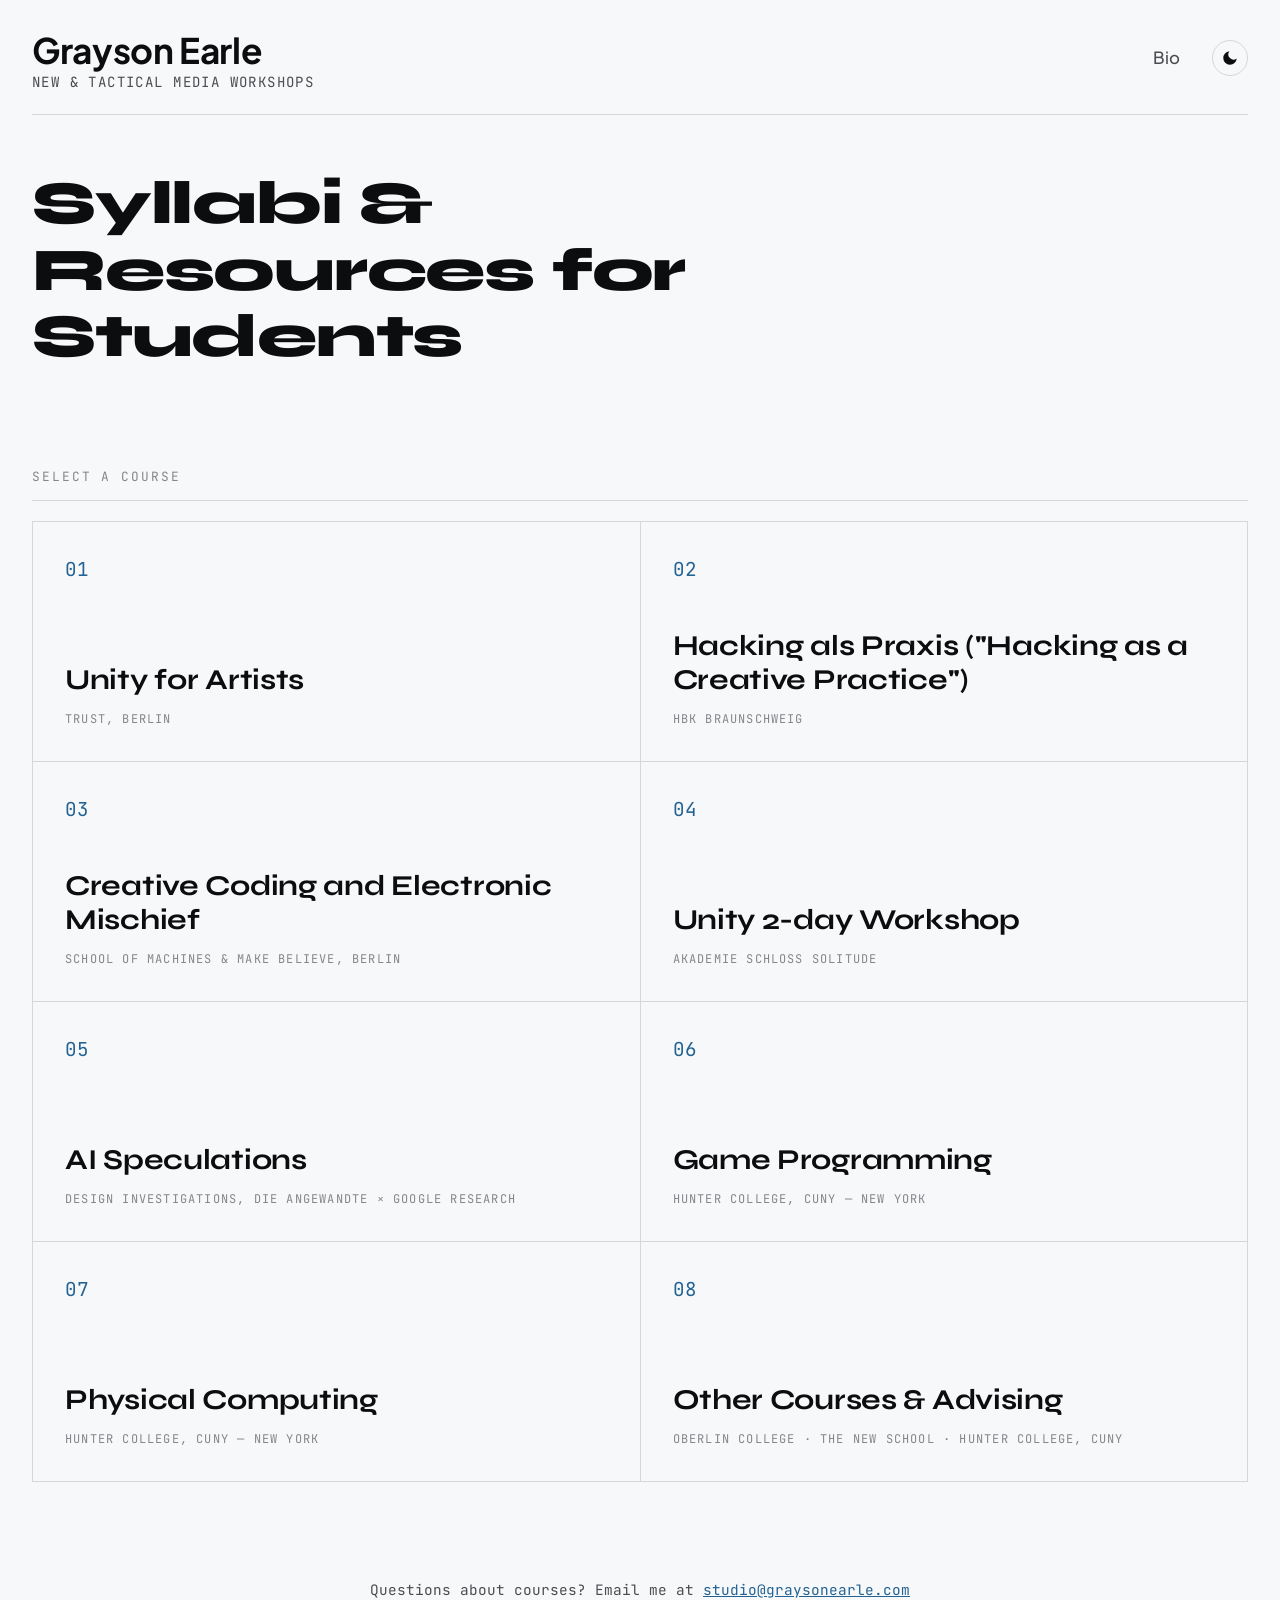
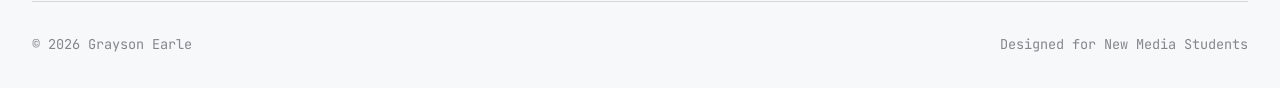
==== commit a204f646: "feat: add Game Programming, Physical Computing and Other Courses pages Three new course entries with" ====
--- a/index.html
+++ b/index.html
@@ -3,7 +3,7 @@
 <head>
   <meta charset="UTF-8">
   <meta name="viewport" content="width=device-width, initial-scale=1.0">
-  <meta name="description" content="Course portal and syllabi for classes taught by Grayson Earle, including Hacking as Practice, Creative Coding, Unity for Artists, and AI Speculations at die Angewandte.">
+  <meta name="description" content="Course portal, syllabi, and student work for classes taught by Grayson Earle, including Hacking as Practice, Creative Coding, Unity for Artists, AI Speculations at die Angewandte, and Game Programming and Physical Computing at Hunter College, CUNY.">
   <title>Grayson Earle — Class Portal</title>
   <link rel="preconnect" href="https://fonts.googleapis.com">
   <link rel="preconnect" href="https://fonts.gstatic.com" crossorigin>
@@ -127,6 +127,51 @@
           </div>
         </a>
 
+        <!-- Course 6 -->
+        <a href="#game-programming" class="course-card">
+          <div class="course-card-index">
+            <span>06</span>
+            <svg viewBox="0 0 24 24" fill="none" stroke="currentColor" stroke-width="2" stroke-linecap="round" stroke-linejoin="round">
+              <line x1="5" y1="12" x2="19" y2="12"></line>
+              <polyline points="12 5 19 12 12 19"></polyline>
+            </svg>
+          </div>
+          <div class="course-card-content">
+            <h2 class="course-card-title">Game Programming</h2>
+            <div class="course-card-inst">Hunter College, CUNY &mdash; New York</div>
+          </div>
+        </a>
+
+        <!-- Course 7 -->
+        <a href="#physical-computing" class="course-card">
+          <div class="course-card-index">
+            <span>07</span>
+            <svg viewBox="0 0 24 24" fill="none" stroke="currentColor" stroke-width="2" stroke-linecap="round" stroke-linejoin="round">
+              <line x1="5" y1="12" x2="19" y2="12"></line>
+              <polyline points="12 5 19 12 12 19"></polyline>
+            </svg>
+          </div>
+          <div class="course-card-content">
+            <h2 class="course-card-title">Physical Computing</h2>
+            <div class="course-card-inst">Hunter College, CUNY &mdash; New York</div>
+          </div>
+        </a>
+
+        <!-- Course 8 -->
+        <a href="#other-courses" class="course-card">
+          <div class="course-card-index">
+            <span>08</span>
+            <svg viewBox="0 0 24 24" fill="none" stroke="currentColor" stroke-width="2" stroke-linecap="round" stroke-linejoin="round">
+              <line x1="5" y1="12" x2="19" y2="12"></line>
+              <polyline points="12 5 19 12 12 19"></polyline>
+            </svg>
+          </div>
+          <div class="course-card-content">
+            <h2 class="course-card-title">Other Courses &amp; Advising</h2>
+            <div class="course-card-inst">Oberlin College &middot; The New School &middot; Hunter College, CUNY</div>
+          </div>
+        </a>
+
       </div>
 
       <div class="home-questions">
@@ -369,7 +414,7 @@
               <div class="media-caption">Interactive prototype created during the course.</div>
             </div>
             <div class="exhibition-media-item">
-              <video controls class="exhibition-video">
+              <video controls class="exhibition-video" poster="assets/posters/school_of_machines_exhibition.jpg">
                 <source src="assets/school_of_machines_exhibition.mp4" type="video/mp4">
                 Your browser does not support the video tag.
               </video>
@@ -646,14 +691,50 @@
           <p class="documentation-intro">A preview of the environments, interactive prototypes, and outcomes from the workshop.</p>
           <div class="documentation-grid">
             <div class="documentation-item">
-              <video autoplay loop muted playsinline class="doc-video">
+              <video autoplay loop muted playsinline class="doc-video" poster="assets/posters/unity_promo_1.jpg">
                 <source src="assets/unity_promo_1.mp4" type="video/mp4">
                 Your browser does not support the video tag.
               </video>
             </div>
             <div class="documentation-item">
-              <video controls class="doc-video">
+              <video controls class="doc-video" poster="assets/posters/unity_promo_3.jpg">
                 <source src="assets/unity_promo_3.mp4" type="video/mp4">
+                Your browser does not support the video tag.
+              </video>
+            </div>
+          </div>
+        </section>
+
+        <section class="student-work-section">
+          <h2 class="section-title">Student Examples</h2>
+          <div class="documentation-grid">
+            <div class="documentation-item">
+              <video controls class="doc-video" poster="assets/posters/rafa.jpg">
+                <source src="assets/rafa.mp4" type="video/mp4">
+                Your browser does not support the video tag.
+              </video>
+            </div>
+            <div class="documentation-item">
+              <video controls class="doc-video" poster="assets/posters/lizzie.jpg">
+                <source src="assets/lizzie.mp4" type="video/mp4">
+                Your browser does not support the video tag.
+              </video>
+            </div>
+            <div class="documentation-item">
+              <video controls class="doc-video" poster="assets/posters/sunette.jpg">
+                <source src="assets/sunette.mp4" type="video/mp4">
+                Your browser does not support the video tag.
+              </video>
+            </div>
+            <div class="documentation-item">
+              <video controls class="doc-video" poster="assets/posters/ipek.jpg">
+                <source src="assets/ipek.mp4" type="video/mp4">
+                Your browser does not support the video tag.
+              </video>
+            </div>
+            <div class="documentation-item">
+              <video controls class="doc-video" poster="assets/posters/mathias.jpg">
+                <source src="assets/mathias.webm" type="video/webm">
                 Your browser does not support the video tag.
               </video>
             </div>
@@ -891,93 +972,98 @@
           </div>
         </div>
         <div class="course-description">
-          A full-semester studio at Design Investigations run in collaboration with scientists and technologists at Google Research&rsquo;s MURAL Group. Students designed personal AI agents in order to speculate on, investigate, and imagine both the potential and the risks of the technology &mdash; learning how these systems are actually built, and then turning that knowledge into critical, communicable design work.
+          A semester at Design Investigations, run with the MURAL Group at Google Research. Students designed personal AI agents. I co-wrote the brief with Anab Jain and taught a workshop partway through the semester.
         </div>
 
         <section class="brief-section">
-          <h2 class="section-title">Context</h2>
+          <h2 class="section-title">Design Brief</h2>
+          <div class="brief-prose">
+            <p class="brief-lede">Design a personal AI agent.</p>
+            <p>Think of an agent as a node in the network, like a person. It does not have to be the kind that tells you the weather and plays your favourite song. It could be a guide, companion, curator, lover, alter ego, pet, politician, interrogator, provocateur. It could be an app, an object, a wearable, an avatar. You decide.</p>
+            <p>Work out what it opens up in your life and in your relationships. Then work out what it wrecks.</p>
+            <ul class="brief-questions">
+              <li>Whose values does it hold? Whose values does ChatGPT hold?</li>
+              <li>What relationships does it enable, short-circuit, or change?</li>
+              <li>What data is it trained on?</li>
+              <li>How does it behave? What personality does it have?</li>
+              <li>How do you interact with it?</li>
+              <li>What is its business model, and how does that shape what it does?</li>
+            </ul>
+            <div class="schedule-deliverable">
+              <span class="deliverable-label">Before we start</span>
+              Bring one printed or sketched page to the kick-off showing what interests you in the topic. A sketch, a text, a project you liked. Enough to form teams around.
+            </div>
+          </div>
           <blockquote class="pullquote">
             &ldquo;I set before you two ways: You can use your technology to destroy yourselves or to carry you to the planets and the stars. It&rsquo;s up to you.&rdquo;
             <cite>Carl Sagan</cite>
           </blockquote>
-          <div class="brief-prose">
-            <p>At Design Investigations we actively pursue a rigorous understanding of emerging technologies, including AI &mdash; an approach reflected in earlier semester briefs such as <em>AI Snake Oil</em> and <em>Building Worlds with AI</em>.</p>
-            <p>Recent advances in AI &mdash; image generators like Midjourney, Stable Diffusion, and DALL&middot;E 2, alongside text generators like OpenAI&rsquo;s ChatGPT &mdash; have opened new possibilities and raised significant questions. What are the large-scale implications of deploying this technology? As designers in this evolving landscape, how can we influence its positive development without overlooking the pitfalls?</p>
-            <p>This semester we chose to gain firsthand insight into AI development by collaborating directly with the people building it.</p>
-          </div>
-        </section>
-
-        <section class="brief-section">
-          <h2 class="section-title">Design Brief</h2>
-          <div class="brief-prose">
-            <p class="brief-lede">Design a personal AI agent.</p>
-            <p>Think of an agent as an entity, a kind of node in the network &mdash; just like people. This agent could be anything you wish. It does not have to be a transactional assistant that tells you the time and the weather and plays your favourite song. It could be a guide, companion, curator, lover, but also an alter ego, pet, politician, interrogator, or provocateur. You decide.</p>
-            <p>It can take any form: an app, an object, a wearable, an avatar. Reflect on what we live with and what we&rsquo;re attached to, and see how your agent can weave into those aspects. Consider what possibilities it opens up in your life, in your relationships, and in the world around you &mdash; but consider just as carefully the unintended, negative consequences of such an entity.</p>
-            <ul class="brief-questions">
-              <li>What values does it have, and whose values does it align to? Whose values does ChatGPT embody?</li>
-              <li>What relationships does it enable, short-circuit, or change?</li>
-              <li>What data is it trained on?</li>
-              <li>How does it behave, and what personality does it have?</li>
-              <li>How do you interact with it?</li>
-              <li>What, if any, is its business model &mdash; and how does that shape its actions?</li>
-            </ul>
-            <div class="schedule-deliverable">
-              <span class="deliverable-label">Before we start</span>
-              For the semester kick-off, bring one printed or sketched page describing your personal interest within the semester topic. A sketch, a piece of text, a project or image that inspired you, or your own ideas &mdash; an initial glimpse of your interest is enough to help in forming teams.
-            </div>
-          </div>
         </section>
 
         <section class="brief-section">
           <h2 class="section-title">Learning Program</h2>
           <div class="brief-prose">
-            <p>Delivered across the semester by Google&rsquo;s technologists as well as external guests:</p>
+            <p>Taught by Google technologists and outside guests, plus lectures and short workshops across the semester under <span class="tag-inline">#DILectures</span>.</p>
             <ul class="brief-questions">
               <li>AI 101</li>
               <li>Data, privacy, and security</li>
-              <li>Learning the tools of generative AI</li>
-              <li>Image generation models: DALL&middot;E, Stable Diffusion, GANs</li>
+              <li>Image generation: DALL&middot;E, Stable Diffusion, GANs</li>
               <li>Large language models: ChatGPT, Copilot, LLaMA</li>
               <li>Audio generative models</li>
-              <li>Rapid prototyping</li>
-              <li>Translating those skills into prototyping and storytelling</li>
+              <li>Rapid prototyping and storytelling</li>
             </ul>
-            <p>Alongside these, the studio hosted lectures and short workshops from practitioners and theorists throughout the semester under the <span class="tag-inline">#DILectures</span> banner.</p>
-          </div>
-        </section>
-
-        <section class="brief-section">
-          <h2 class="section-title">Intent of the DI &times; MURAL Collaboration</h2>
+          </div>
           <blockquote class="pullquote">
             &ldquo;The viability of technology, like democracy, depends in the end on the practice of justice and on the enforcement of limits to power.&rdquo;
             <cite>Ursula Franklin</cite>
           </blockquote>
-          <div class="brief-prose">
-            <p>The collaboration with Google began with a desire to deepen our own understanding of the current landscape of this technology from the inside &mdash; learning what scientists and technologists are actually building. Having gained that knowledge, students were in a stronger position not only to investigate, imagine, and creatively explore the technology&rsquo;s potential, but also to be meaningfully critical about its unintended consequences, and to communicate that criticism effectively.</p>
-          </div>
         </section>
 
         <section class="student-work-section">
           <h2 class="section-title">Workshop Outcomes</h2>
-          <p class="documentation-intro">A selection of work produced in my workshop within the semester. Every image and video below was generated by students using diffusion and text-to-video models as a deliberately satirical exercise &mdash; none of it depicts real events.</p>
+          <p class="documentation-intro">Student work from my workshop. All of it was made with image and video generators.</p>
+
+          <div class="project-block">
+            <div class="project-block-header">
+              <h3 class="project-title">AI Apologies</h3>
+            </div>
+            <div class="project-single-media">
+              <video controls preload="metadata" poster="assets/angewandte/ai_apologies_poster.jpg" class="doc-video">
+                <source src="assets/angewandte/ai_apologies.mp4" type="video/mp4">
+                Your browser does not support the video tag.
+              </video>
+            </div>
+          </div>
+
+          <div class="project-block">
+            <div class="project-block-header">
+              <h3 class="project-title">d(AI)ing</h3>
+            </div>
+            <div class="project-single-media narrow">
+              <video controls preload="metadata" poster="assets/angewandte/daiiing_poster.jpg" class="doc-video">
+                <source src="assets/angewandte/daiiing.mp4" type="video/mp4">
+                Your browser does not support the video tag.
+              </video>
+            </div>
+          </div>
 
           <div class="project-block">
             <div class="project-block-header">
               <h3 class="project-title">New Ways of Diplomacy</h3>
               <span class="project-credit">Tim, Viktor, Isi, Emilia</span>
             </div>
-            <p class="project-desc">A speculative tabloid in which heads of state resolve geopolitical conflict through hot dog contests, beer pong, Twister, and gladiatorial combat &mdash; using the ease of synthetic imagery to ask how quickly a plausible-looking political reality can be manufactured.</p>
+            <p class="project-desc">World leaders settle their differences with hot dogs, beer pong, and Twister.</p>
             <div class="project-media-split">
-              <img src="assets/angewandte/diplomacy_poster.jpg" alt="Student-made AI-generated fight-night poster for a fictional political boxing match" class="project-image" loading="lazy">
-              <img src="assets/angewandte/diplomacy_spread.jpg" alt="Student-designed magazine spread titled New Ways of Diplomacy" class="project-image" loading="lazy">
+              <img src="assets/angewandte/diplomacy_poster.jpg" alt="Fight-night poster for a fictional political boxing match" class="project-image" loading="lazy">
+              <img src="assets/angewandte/diplomacy_spread.jpg" alt="Magazine spread titled New Ways of Diplomacy" class="project-image" loading="lazy">
             </div>
             <div class="project-gallery">
-              <img src="assets/angewandte/diplomacy_01.jpg" alt="AI-generated image of two world leaders playing a tile game in a garden" class="project-image" loading="lazy">
-              <img src="assets/angewandte/diplomacy_02.jpg" alt="AI-generated image of politicians at a hot dog eating contest" class="project-image" loading="lazy">
-              <img src="assets/angewandte/diplomacy_03.jpg" alt="AI-generated image of a cartoon monster politician beside a real one" class="project-image" loading="lazy">
-              <img src="assets/angewandte/diplomacy_04.jpg" alt="AI-generated group portrait of world leaders on a beach" class="project-image" loading="lazy">
-              <img src="assets/angewandte/diplomacy_05.jpg" alt="AI-generated image of two politicians dressed as cowboys in a desert" class="project-image" loading="lazy">
-              <img src="assets/angewandte/diplomacy_06.jpg" alt="AI-generated image of a politician in Roman gladiator armour" class="project-image" loading="lazy">
+              <img src="assets/angewandte/diplomacy_01.jpg" alt="Two world leaders playing a tile game in a garden" class="project-image" loading="lazy">
+              <img src="assets/angewandte/diplomacy_02.jpg" alt="Politicians at a hot dog eating contest" class="project-image" loading="lazy">
+              <img src="assets/angewandte/diplomacy_03.jpg" alt="A cartoon monster politician beside a real one" class="project-image" loading="lazy">
+              <img src="assets/angewandte/diplomacy_04.jpg" alt="Group portrait of world leaders on a beach" class="project-image" loading="lazy">
+              <img src="assets/angewandte/diplomacy_05.jpg" alt="Two politicians dressed as cowboys in a desert" class="project-image" loading="lazy">
+              <img src="assets/angewandte/diplomacy_06.jpg" alt="A politician in Roman gladiator armour" class="project-image" loading="lazy">
             </div>
             <div class="documentation-grid">
               <div class="documentation-item">
@@ -985,57 +1071,78 @@
                   <source src="assets/angewandte/biden_poetryslam.mp4" type="video/mp4">
                   Your browser does not support the video tag.
                 </video>
-                <div class="media-caption">Synthetic video: a head of state performs at a poetry slam.</div>
+                <div class="media-caption">Poetry slam, part one.</div>
               </div>
               <div class="documentation-item">
                 <video controls preload="metadata" poster="assets/angewandte/trump_poster.jpg" class="doc-video">
                   <source src="assets/angewandte/trump_poetryslam.mp4" type="video/mp4">
                   Your browser does not support the video tag.
                 </video>
-                <div class="media-caption">Synthetic video: the counterpart performance.</div>
+                <div class="media-caption">Poetry slam, part two.</div>
               </div>
             </div>
           </div>
 
           <div class="project-block">
             <div class="project-block-header">
-              <h3 class="project-title">AI Apologies</h3>
-            </div>
-            <p class="project-desc">A generated corporate-video pastiche in which an AI system delivers the apology &mdash; the flat institutional language of the tech press release performed back at us by the thing it is meant to excuse.</p>
-            <div class="project-single-media">
-              <video controls preload="metadata" poster="assets/angewandte/ai_apologies_poster.jpg" class="doc-video">
-                <source src="assets/angewandte/ai_apologies.mp4" type="video/mp4">
-                Your browser does not support the video tag.
-              </video>
+              <h3 class="project-title">Run Diffusion</h3>
+              <span class="project-credit">Meda Retegan, Lara Huz</span>
+            </div>
+            <div class="slideshow" data-slideshow tabindex="0">
+            <div class="slide-viewport">
+              <img src="assets/angewandte/rundiff_01.jpg" alt="Run Diffusion, slide 1" class="slide is-active" width="1200" height="675">
+              <img data-src="assets/angewandte/rundiff_02.jpg" alt="Run Diffusion, slide 2" class="slide" width="1200" height="675">
+              <img data-src="assets/angewandte/rundiff_03.jpg" alt="Run Diffusion, slide 3" class="slide" width="1200" height="675">
+              <img data-src="assets/angewandte/rundiff_04.jpg" alt="Run Diffusion, slide 4" class="slide" width="1200" height="675">
+              <img data-src="assets/angewandte/rundiff_05.jpg" alt="Run Diffusion, slide 5" class="slide" width="1200" height="675">
+              <img data-src="assets/angewandte/rundiff_06.jpg" alt="Run Diffusion, slide 6" class="slide" width="1200" height="675">
+              <img data-src="assets/angewandte/rundiff_07.jpg" alt="Run Diffusion, slide 7" class="slide" width="1200" height="675">
+              <img data-src="assets/angewandte/rundiff_08.jpg" alt="Run Diffusion, slide 8" class="slide" width="1200" height="675">
+              <img data-src="assets/angewandte/rundiff_09.jpg" alt="Run Diffusion, slide 9" class="slide" width="1200" height="675">
+            </div>
+            <div class="slide-controls">
+              <button class="slide-btn" data-slide-prev aria-label="Previous slide">
+                <svg viewBox="0 0 24 24" fill="none" stroke="currentColor" stroke-width="2" stroke-linecap="round" stroke-linejoin="round"><polyline points="15 18 9 12 15 6"></polyline></svg>
+              </button>
+              <button class="slide-btn" data-slide-next aria-label="Next slide">
+                <svg viewBox="0 0 24 24" fill="none" stroke="currentColor" stroke-width="2" stroke-linecap="round" stroke-linejoin="round"><polyline points="9 18 15 12 9 6"></polyline></svg>
+              </button>
+              <span class="slide-counter"></span>
+            </div>
             </div>
           </div>
 
           <div class="project-block">
             <div class="project-block-header">
-              <h3 class="project-title">d(AI)ing</h3>
-            </div>
-            <p class="project-desc">A short generative film on machine mortality &mdash; what it might mean for an agent to end, and what we would owe it if it did.</p>
-            <div class="project-single-media narrow">
-              <video controls preload="metadata" poster="assets/angewandte/daiiing_poster.jpg" class="doc-video">
-                <source src="assets/angewandte/daiiing.mp4" type="video/mp4">
-                Your browser does not support the video tag.
-              </video>
-            </div>
-          </div>
-
-          <div class="project-media-split">
-            <div class="project-block">
-              <div class="project-block-header">
-                <h3 class="project-title">Run Diffusion</h3>
-                <span class="project-credit">Meda Retegan, Lara Huz</span>
-              </div>
-              <img src="assets/angewandte/run_diffusion.jpg" alt="AI-generated image of two mantis-like creatures facing each other" class="project-image" loading="lazy">
-            </div>
-            <div class="project-block">
-              <div class="project-block-header">
-                <h3 class="project-title">The Nuteones Revolution</h3>
-              </div>
-              <img src="assets/angewandte/nuteones.jpg" alt="Rendered sculptural object from the student project The Nuteones Revolution" class="project-image" loading="lazy">
+              <h3 class="project-title">The Nuteones Revolution</h3>
+            </div>
+            <div class="slideshow" data-slideshow tabindex="0">
+            <div class="slide-viewport">
+              <img src="assets/angewandte/nuteones_01.jpg" alt="The Nuteones Revolution, slide 1" class="slide is-active" width="1200" height="675">
+              <img data-src="assets/angewandte/nuteones_02.jpg" alt="The Nuteones Revolution, slide 2" class="slide" width="1200" height="675">
+              <img data-src="assets/angewandte/nuteones_03.jpg" alt="The Nuteones Revolution, slide 3" class="slide" width="1200" height="675">
+              <img data-src="assets/angewandte/nuteones_04.jpg" alt="The Nuteones Revolution, slide 4" class="slide" width="1200" height="675">
+              <img data-src="assets/angewandte/nuteones_05.jpg" alt="The Nuteones Revolution, slide 5" class="slide" width="1200" height="675">
+              <img data-src="assets/angewandte/nuteones_06.jpg" alt="The Nuteones Revolution, slide 6" class="slide" width="1200" height="675">
+              <img data-src="assets/angewandte/nuteones_07.jpg" alt="The Nuteones Revolution, slide 7" class="slide" width="1200" height="675">
+              <img data-src="assets/angewandte/nuteones_08.jpg" alt="The Nuteones Revolution, slide 8" class="slide" width="1200" height="675">
+              <img data-src="assets/angewandte/nuteones_09.jpg" alt="The Nuteones Revolution, slide 9" class="slide" width="1200" height="675">
+              <img data-src="assets/angewandte/nuteones_10.jpg" alt="The Nuteones Revolution, slide 10" class="slide" width="1200" height="675">
+              <img data-src="assets/angewandte/nuteones_11.jpg" alt="The Nuteones Revolution, slide 11" class="slide" width="1200" height="675">
+              <img data-src="assets/angewandte/nuteones_12.jpg" alt="The Nuteones Revolution, slide 12" class="slide" width="1200" height="675">
+              <img data-src="assets/angewandte/nuteones_13.jpg" alt="The Nuteones Revolution, slide 13" class="slide" width="1200" height="675">
+              <img data-src="assets/angewandte/nuteones_14.jpg" alt="The Nuteones Revolution, slide 14" class="slide" width="1200" height="675">
+              <img data-src="assets/angewandte/nuteones_15.jpg" alt="The Nuteones Revolution, slide 15" class="slide" width="1200" height="675">
+            </div>
+            <div class="slide-controls">
+              <button class="slide-btn" data-slide-prev aria-label="Previous slide">
+                <svg viewBox="0 0 24 24" fill="none" stroke="currentColor" stroke-width="2" stroke-linecap="round" stroke-linejoin="round"><polyline points="15 18 9 12 15 6"></polyline></svg>
+              </button>
+              <button class="slide-btn" data-slide-next aria-label="Next slide">
+                <svg viewBox="0 0 24 24" fill="none" stroke="currentColor" stroke-width="2" stroke-linecap="round" stroke-linejoin="round"><polyline points="9 18 15 12 9 6"></polyline></svg>
+              </button>
+              <span class="slide-counter"></span>
+            </div>
             </div>
           </div>
 
@@ -1043,21 +1150,36 @@
             <div class="project-block-header">
               <h3 class="project-title">Boreman</h3>
             </div>
-            <p class="project-desc">A fictional game about the most tedious agent imaginable, presented as boxed retail software complete with an age rating.</p>
-            <div class="project-single-media narrow">
-              <img src="assets/angewandte/boreman.jpg" alt="Mock game cover for the student project Boreman" class="project-image" loading="lazy">
+            <p class="project-desc">A game about an office worker with nothing to do.</p>
+            <div class="slideshow" data-slideshow tabindex="0">
+            <div class="slide-viewport">
+              <img src="assets/angewandte/boreman_01.jpg" alt="Boreman, slide 1" class="slide is-active" width="1200" height="675">
+              <img data-src="assets/angewandte/boreman_02.jpg" alt="Boreman, slide 2" class="slide" width="1200" height="675">
+              <img data-src="assets/angewandte/boreman_03.jpg" alt="Boreman, slide 3" class="slide" width="1200" height="675">
+              <img data-src="assets/angewandte/boreman_04.jpg" alt="Boreman, slide 4" class="slide" width="1200" height="675">
+              <img data-src="assets/angewandte/boreman_05.jpg" alt="Boreman, slide 5" class="slide" width="1200" height="675">
+            </div>
+            <div class="slide-controls">
+              <button class="slide-btn" data-slide-prev aria-label="Previous slide">
+                <svg viewBox="0 0 24 24" fill="none" stroke="currentColor" stroke-width="2" stroke-linecap="round" stroke-linejoin="round"><polyline points="15 18 9 12 15 6"></polyline></svg>
+              </button>
+              <button class="slide-btn" data-slide-next aria-label="Next slide">
+                <svg viewBox="0 0 24 24" fill="none" stroke="currentColor" stroke-width="2" stroke-linecap="round" stroke-linejoin="round"><polyline points="9 18 15 12 9 6"></polyline></svg>
+              </button>
+              <span class="slide-counter"></span>
+            </div>
             </div>
           </div>
         </section>
 
         <section class="brief-section">
           <h2 class="section-title">Inspiration &amp; References</h2>
-          <p class="documentation-intro">A starting point rather than a comprehensive list &mdash; students were asked to read as much of this as possible early in the semester, and to keep sharing their own finds throughout.</p>
+          <p class="documentation-intro">Where to start. Read what you can early on, and bring back whatever else you find.</p>
           <div class="reference-columns">
             <div class="reference-group">
               <h3 class="reference-heading">Reading</h3>
               <ul class="reference-list">
-                <li><a href="https://en.wikipedia.org/wiki/ELIZA" target="_blank" rel="noopener">ELIZA</a> &mdash; where the idea of personal agents first started</li>
+                <li><a href="https://en.wikipedia.org/wiki/ELIZA" target="_blank" rel="noopener">ELIZA</a>, where personal agents started</li>
                 <li>Blaise Agüera y Arcas, <em>Can machines learn how to behave?</em></li>
                 <li>Sabelo Mhlambi, <em>Ethics and Technology</em></li>
                 <li>Rachel Coldicutt, <em>On Understanding Power and Technology</em></li>
@@ -1099,6 +1221,382 @@
                 <li>Kate Crawford &amp; Trevor Paglen, <em>ImageNet Roulette</em></li>
                 <li>American Artist, <em>Sandy Speaks</em></li>
               </ul>
+            </div>
+          </div>
+        </section>
+      </div>
+    </article>
+
+    <!-- --- Course Detail: Game Programming --- -->
+    <article id="game-programming" class="course-detail">
+      <aside class="course-sidebar">
+        <a href="#" class="back-link">
+          <svg viewBox="0 0 24 24" width="14" height="14" fill="none" stroke="currentColor" stroke-width="2" stroke-linecap="round" stroke-linejoin="round">
+            <line x1="19" y1="12" x2="5" y2="12"></line>
+            <polyline points="12 19 5 12 12 5"></polyline>
+          </svg> Back
+        </a>
+        <div class="sidebar-meta">
+          <div class="meta-item">
+            <span class="meta-label">Institution</span>
+            <span class="meta-value">Hunter College, CUNY &mdash; New York</span>
+          </div>
+          <div class="meta-item">
+            <span class="meta-label">Years Taught</span>
+            <span class="meta-value">2013 &ndash; 2017</span>
+          </div>
+          <div class="meta-item">
+            <span class="meta-label">Format</span>
+            <span class="meta-value">Semester-length undergraduate studio</span>
+          </div>
+          <div class="meta-item">
+            <span class="meta-label">Software</span>
+            <span class="meta-value">Unity, Processing</span>
+          </div>
+          <div class="meta-item">
+            <span class="meta-label">Outcome</span>
+            <span class="meta-value">A playable game, coded and art-directed by the student</span>
+          </div>
+        </div>
+      </aside>
+      <div class="course-main-content">
+        <div class="course-main-header">
+          <div class="course-header-inst">Hunter College, CUNY</div>
+          <h1 class="course-header-title">Game Programming</h1>
+          <div class="course-header-actions">
+            <span class="archive-tag">Archived &mdash; 2013 to 2017</span>
+          </div>
+        </div>
+        <div class="course-description">
+          An undergraduate studio in which students built playable games from nothing. Most wrote their own code and drew their own art, and every project below shipped as something you could actually sit down and play. The selection spans five years of the course.
+        </div>
+
+        <section class="student-work-section">
+          <h2 class="section-title">Student Work</h2>
+          <p class="documentation-intro">Nine games from across the course. Titles and descriptions are the students&rsquo; own.</p>
+
+          <div class="work-grid">
+
+            <div class="project-block">
+              <div class="project-block-header">
+                <h3 class="project-title">Catching Stars</h3>
+                <span class="project-credit">Cynthia Mendez</span>
+              </div>
+              <p class="project-desc">A 2D platformer with 100% original graphic art drawn by Cynthia, who also programmed the project.</p>
+              <img src="assets/hunter-gp/catching_stars.jpg" alt="A hand-drawn character leaping between watercolour clouds above a green landscape" class="project-image" loading="lazy" width="1000" height="578">
+            </div>
+
+            <div class="project-block">
+              <div class="project-block-header">
+                <h3 class="project-title">Squirrel Quest</h3>
+                <span class="project-credit">Joy Ling</span>
+              </div>
+              <p class="project-desc">A cynical first person shooter in which you play as a rival species of squirrel. Joy also made all of the graphics for this game.</p>
+              <img src="assets/hunter-gp/squirrel_quest.jpg" alt="Grey squirrels holding weapons beside a wooden sign reading NO REDZ" class="project-image" loading="lazy" width="1000" height="602">
+            </div>
+
+            <div class="project-block">
+              <div class="project-block-header">
+                <h3 class="project-title">Crossy Road</h3>
+                <span class="project-credit">Davig Tonge</span>
+              </div>
+              <p class="project-desc">A modern, minimalist re-creation of Frogger.</p>
+              <img src="assets/hunter-gp/crossy_road.jpg" alt="Flat-shaded coloured blocks crossing a grey highway in a minimalist 3D scene" class="project-image" loading="lazy" width="1000" height="624">
+            </div>
+
+            <div class="project-block">
+              <div class="project-block-header">
+                <h3 class="project-title">Spring</h3>
+                <span class="project-credit">Sean White</span>
+              </div>
+              <p class="project-desc">An FPS in which the player must find clues that lead to her escape from a strange and abandoned prison.</p>
+              <img src="assets/hunter-gp/spring.jpg" alt="A derelict prison cell lit by a narrow torch beam, showing a rusted radiator and bed frame" class="project-image" loading="lazy" width="1000" height="626">
+            </div>
+
+            <div class="project-block">
+              <div class="project-block-header">
+                <h3 class="project-title">Space Navigator</h3>
+                <span class="project-credit">Daniel Kimsey</span>
+              </div>
+              <p class="project-desc">A spaceship simulation in which you must dodge randomly generated environmental obstructions.</p>
+              <img src="assets/hunter-gp/space_navigator.jpg" alt="A small ship threading debris across a red circuit-board nebula" class="project-image" loading="lazy" width="1000" height="628">
+            </div>
+
+            <div class="project-block">
+              <div class="project-block-header">
+                <h3 class="project-title">Invader Orange</h3>
+                <span class="project-credit">Alexandra David</span>
+              </div>
+              <p class="project-desc">Blast alien invaders in this FPS.</p>
+              <img src="assets/hunter-gp/invader_orange.jpg" alt="A red-haired character facing flying saucers and asteroids above translucent blue platforms" class="project-image" loading="lazy" width="1000" height="626">
+            </div>
+
+            <div class="project-block">
+              <div class="project-block-header">
+                <h3 class="project-title">Re-Discovery</h3>
+                <span class="project-credit">Anthony Kirshy</span>
+              </div>
+              <p class="project-desc">A narratively-driven game in which the player uncovers their past.</p>
+              <img src="assets/hunter-gp/rediscovery.jpg" alt="A burning timber hall seen through reeds at the edge of a river at dusk" class="project-image" loading="lazy" width="1000" height="628">
+            </div>
+
+            <div class="project-block">
+              <div class="project-block-header">
+                <h3 class="project-title">Retrimewtion</h3>
+                <span class="project-credit">Tram Tran</span>
+              </div>
+              <p class="project-desc">Play as a cat seeking its revenge. Made in Processing, all original artwork.</p>
+              <img src="assets/hunter-gp/retrimewtion.jpg" alt="Two hand-drawn cats flying above a yellow car on a cartoon road" class="project-image" loading="lazy" width="1000" height="586">
+            </div>
+
+            <div class="project-block">
+              <div class="project-block-header">
+                <h3 class="project-title">Collect the Cards</h3>
+                <span class="project-credit">Ye Lu</span>
+              </div>
+              <p class="project-desc">A difficult physics game which requires the player to catch special cards.</p>
+              <img src="assets/hunter-gp/collect_the_cards.jpg" alt="A low-poly pink and green tree on a violet lake under a rainy sunset sky" class="project-image" loading="lazy" width="1000" height="624">
+            </div>
+
+          </div>
+
+          <div class="project-block">
+            <div class="project-block-header">
+              <h3 class="project-title">Tagging the Old City</h3>
+              <span class="project-credit">Duncan Glaser</span>
+            </div>
+            <p class="project-desc">A recreation of Duncan&rsquo;s Lower East Side block from childhood. The interactive 3D virtual reality work invites participants to tag the old city.</p>
+            <div class="project-gallery wide">
+              <img src="assets/hunter-gp/glaser_01.jpg" alt="A first-person view holding a spray can on a rooftop above a reconstructed New York street" class="project-image" loading="lazy" width="1600" height="996">
+              <img src="assets/hunter-gp/glaser_02.jpg" alt="A large black tag sprayed onto a wall in the virtual city" class="project-image" loading="lazy" width="1600" height="996">
+              <img src="assets/hunter-gp/glaser_03.jpg" alt="A wide street of tenement facades rendered in the virtual Lower East Side" class="project-image" loading="lazy" width="1600" height="1000">
+            </div>
+          </div>
+
+          <div class="project-block">
+            <div class="project-block-header">
+              <h3 class="project-title">Untitled</h3>
+              <span class="project-credit">Donovan</span>
+            </div>
+            <div class="project-single-media">
+              <video controls preload="metadata" poster="assets/hunter-gp/donovan_poster.jpg" class="doc-video">
+                <source src="assets/hunter-gp/donovan.mp4" type="video/mp4">
+                Your browser does not support the video tag.
+              </video>
+            </div>
+          </div>
+
+          <div class="project-block">
+            <div class="project-block-header">
+              <h3 class="project-title">Untitled</h3>
+              <span class="project-credit">Jason Bollers</span>
+            </div>
+            <div class="project-single-media">
+              <video controls preload="metadata" poster="assets/hunter-gp/jason_bollers_poster.jpg" class="doc-video">
+                <source src="assets/hunter-gp/jason_bollers.mp4" type="video/mp4">
+                Your browser does not support the video tag.
+              </video>
+            </div>
+          </div>
+        </section>
+      </div>
+    </article>
+
+    <!-- --- Course Detail: Physical Computing --- -->
+    <article id="physical-computing" class="course-detail">
+      <aside class="course-sidebar">
+        <a href="#" class="back-link">
+          <svg viewBox="0 0 24 24" width="14" height="14" fill="none" stroke="currentColor" stroke-width="2" stroke-linecap="round" stroke-linejoin="round">
+            <line x1="19" y1="12" x2="5" y2="12"></line>
+            <polyline points="12 19 5 12 12 5"></polyline>
+          </svg> Back
+        </a>
+        <div class="sidebar-meta">
+          <div class="meta-item">
+            <span class="meta-label">Institution</span>
+            <span class="meta-value">Hunter College, CUNY &mdash; New York</span>
+          </div>
+          <div class="meta-item">
+            <span class="meta-label">Format</span>
+            <span class="meta-value">Semester-length undergraduate studio</span>
+          </div>
+          <div class="meta-item">
+            <span class="meta-label">Tools</span>
+            <span class="meta-value">Microcontrollers, sensors, actuators, fabrication</span>
+          </div>
+          <div class="meta-item">
+            <span class="meta-label">Outcome</span>
+            <span class="meta-value">A working object or installation, exhibited publicly</span>
+          </div>
+        </div>
+      </aside>
+      <div class="course-main-content">
+        <div class="course-main-header">
+          <div class="course-header-inst">Hunter College, CUNY</div>
+          <h1 class="course-header-title">Physical Computing</h1>
+          <div class="course-header-actions">
+            <span class="archive-tag">Archived</span>
+          </div>
+        </div>
+        <div class="course-description">
+          A studio course in building things that sense and respond. Students moved from breadboard exercises to finished objects and installations, including wearables, kinetic sculpture and sound work, and showed them publicly at the end of term.
+        </div>
+
+        <section class="student-work-section">
+          <h2 class="section-title">Student Work</h2>
+
+          <div class="project-block">
+            <div class="project-block-header">
+              <h3 class="project-title">Touch-Reactive Costumes</h3>
+              <span class="project-credit">Rebecca Poser</span>
+            </div>
+            <p class="project-desc">Costumes for a performance piece which react to touch between performers.</p>
+            <div class="project-gallery">
+              <img src="assets/hunter-pc/poser_01.jpg" alt="A costumed performer in a white cape with a glowing blue light at the chest" class="project-image" loading="lazy" width="1600" height="1066">
+              <img src="assets/hunter-pc/poser_02.jpg" alt="Two silhouetted performers in horned headpieces reaching toward each other, a red light glowing between them" class="project-image" loading="lazy" width="1600" height="1068">
+              <img src="assets/hunter-pc/poser_03.jpg" alt="A performer in a fibre headpiece with a warm orange light glowing at the torso" class="project-image" loading="lazy" width="1600" height="1066">
+            </div>
+          </div>
+
+          <div class="project-block">
+            <div class="project-block-header">
+              <h3 class="project-title">Evian Water Bottle Agitator</h3>
+              <span class="project-credit">Andy Ralph</span>
+            </div>
+            <p class="project-desc">A mechanical/digital device that recreates the appearance of a water bottle resting on a car dashboard.</p>
+            <div class="project-media-split">
+              <img src="assets/hunter-pc/ralph_01.jpg" alt="A water bottle resting on a wire stand rigged with electronics against a concrete wall" class="project-image" loading="lazy" width="1600" height="968">
+              <img src="assets/hunter-pc/ralph_02.jpg" alt="Close view of water rippling inside the agitated bottle" class="project-image" loading="lazy" width="1600" height="956">
+            </div>
+            <a href="https://www.youtube.com/watch?v=qQ0HfvR2SQ8" target="_blank" rel="noopener" class="project-link">
+              Watch the documentation
+              <svg viewBox="0 0 24 24" width="14" height="14" fill="none" stroke="currentColor" stroke-width="2" stroke-linecap="round" stroke-linejoin="round">
+                <path d="M18 13v6a2 2 0 0 1-2 2H5a2 2 0 0 1-2-2V8a2 2 0 0 1 2-2h6"></path>
+                <polyline points="15 3 21 3 21 9"></polyline>
+                <line x1="10" y1="14" x2="21" y2="3"></line>
+              </svg>
+            </a>
+          </div>
+
+          <div class="project-block">
+            <div class="project-block-header">
+              <h3 class="project-title">Sonic Altar</h3>
+              <span class="project-credit">Mathew Galindo</span>
+            </div>
+            <p class="project-desc">A sonic altar using 13 candles, each paired with a speaker. A light sensor attached to each candle modulates the speakers, producing a generative real-time composition reacting to the flickers of flame.</p>
+            <div class="project-media-split">
+              <img src="assets/hunter-pc/galindo_01.jpg" alt="A wooden shrine holding thirteen speakers in a pyramid above a row of lit devotional candles" class="project-image" loading="lazy" width="640" height="480">
+              <img src="assets/hunter-pc/galindo_02.jpg" alt="The altar in a darkened room, candlelight reflecting off the speaker cones" class="project-image" loading="lazy" width="1600" height="1036">
+            </div>
+          </div>
+
+          <div class="project-block">
+            <div class="project-block-header">
+              <h3 class="project-title">Curtain</h3>
+              <span class="project-credit">James Bayard</span>
+            </div>
+            <p class="project-desc">A computer vision system moves a mechanically controlled curtain to continually block a participant from seeing what lies beyond.</p>
+            <div class="project-gallery">
+              <img src="assets/hunter-pc/bayard_01.jpg" alt="A red velvet curtain hanging from a motorised track in an empty white gallery" class="project-image" loading="lazy" width="1340" height="894">
+              <img src="assets/hunter-pc/bayard_02.jpg" alt="A visitor standing beside the curtain as it tracks his position" class="project-image" loading="lazy" width="1032" height="1456">
+              <img src="assets/hunter-pc/bayard_03.jpg" alt="The curtain sliding along its track to stay in front of the moving visitor" class="project-image" loading="lazy" width="1030" height="1414">
+            </div>
+            <a href="https://vimeo.com/174392199" target="_blank" rel="noopener" class="project-link">
+              Watch the documentation
+              <svg viewBox="0 0 24 24" width="14" height="14" fill="none" stroke="currentColor" stroke-width="2" stroke-linecap="round" stroke-linejoin="round">
+                <path d="M18 13v6a2 2 0 0 1-2 2H5a2 2 0 0 1-2-2V8a2 2 0 0 1 2-2h6"></path>
+                <polyline points="15 3 21 3 21 9"></polyline>
+                <line x1="10" y1="14" x2="21" y2="3"></line>
+              </svg>
+            </a>
+          </div>
+        </section>
+      </div>
+    </article>
+
+    <!-- --- Course Detail: Other Courses &amp; Advising --- -->
+    <article id="other-courses" class="course-detail">
+      <aside class="course-sidebar">
+        <a href="#" class="back-link">
+          <svg viewBox="0 0 24 24" width="14" height="14" fill="none" stroke="currentColor" stroke-width="2" stroke-linecap="round" stroke-linejoin="round">
+            <line x1="19" y1="12" x2="5" y2="12"></line>
+            <polyline points="12 19 5 12 12 5"></polyline>
+          </svg> Back
+        </a>
+        <div class="sidebar-meta">
+          <div class="meta-item">
+            <span class="meta-label">Institutions</span>
+            <ul class="sidebar-list">
+              <li>Oberlin College &mdash; Ohio</li>
+              <li>The New School, Eugene Lang &mdash; New York</li>
+              <li>Hunter College, CUNY &mdash; New York</li>
+            </ul>
+          </div>
+          <div class="meta-item">
+            <span class="meta-label">Courses</span>
+            <ul class="sidebar-list">
+              <li>Creative Interventions</li>
+              <li>Money as Medium</li>
+              <li>Honors thesis advising</li>
+            </ul>
+          </div>
+        </div>
+      </aside>
+      <div class="course-main-content">
+        <div class="course-main-header">
+          <div class="course-header-inst">Oberlin College &middot; The New School &middot; Hunter College, CUNY</div>
+          <h1 class="course-header-title">Other Courses &amp; Advising</h1>
+          <div class="course-header-actions">
+            <span class="archive-tag">Archived</span>
+          </div>
+        </div>
+        <div class="course-description">
+          Work from shorter courses and from students I advised individually. The through-line is the same one that runs through everything else here: take a system that is normally left alone &mdash; a currency, a building facade, a public conversation &mdash; and intervene in it.
+        </div>
+
+        <section class="student-work-section">
+          <h2 class="section-title">Student Work</h2>
+
+          <div class="project-block">
+            <div class="project-block-header">
+              <h3 class="project-title">Decontextualizing the Dollar</h3>
+              <span class="project-credit">Emma Yates &middot; Money as Medium, The New School</span>
+            </div>
+            <p class="project-desc">Research and experimentation into decontextualizing US dollars. Serial numbers and other design elements were swapped with other notes, including notes of other denominations and national currencies.</p>
+            <div class="project-single-media">
+              <img src="assets/other-courses/yates_01.jpg" alt="A grid of thirty-six one dollar bills with serial numbers and design elements altered or swapped" class="project-image" loading="lazy" width="1232" height="1230">
+            </div>
+          </div>
+
+          <div class="project-block">
+            <div class="project-block-header">
+              <h3 class="project-title">Projection on Mudd Library</h3>
+              <span class="project-credit">Lily Blender &middot; Creative Interventions, Oberlin College</span>
+            </div>
+            <p class="project-desc">Abstract video projection-mapped onto Mudd Library at Oberlin College. The video was made using hand-drawn animations which were digitally augmented in After Effects.</p>
+            <div class="project-media-split">
+              <img src="assets/other-courses/blender_01.jpg" alt="An abstract line animation projected onto the side of a library building at night while students watch" class="project-image" loading="lazy" width="1600" height="1200">
+              <img src="assets/other-courses/blender_02.jpg" alt="A softer luminous shape projected onto the same building facade as the crowd looks on" class="project-image" loading="lazy" width="1600" height="1200">
+            </div>
+            <a href="https://www.youtube.com/watch?v=hBsXps5xg70" target="_blank" rel="noopener" class="project-link">
+              Watch the documentation
+              <svg viewBox="0 0 24 24" width="14" height="14" fill="none" stroke="currentColor" stroke-width="2" stroke-linecap="round" stroke-linejoin="round">
+                <path d="M18 13v6a2 2 0 0 1-2 2H5a2 2 0 0 1-2-2V8a2 2 0 0 1 2-2h6"></path>
+                <polyline points="15 3 21 3 21 9"></polyline>
+                <line x1="10" y1="14" x2="21" y2="3"></line>
+              </svg>
+            </a>
+          </div>
+
+          <div class="project-block">
+            <div class="project-block-header">
+              <h3 class="project-title">Political Sexism on Twitter</h3>
+              <span class="project-credit">Rina Schiller &middot; Honors thesis, Hunter College, CUNY</span>
+            </div>
+            <p class="project-desc">A web app that analyzes the use of sexist language against women in politics, in real time. The live site is no longer hosted; these screenshots are from the working version.</p>
+            <div class="project-media-split">
+              <img src="assets/other-courses/schiller_01.jpg" alt="The app's home view: a US map with pinned tweets listed beneath it" class="project-image" loading="lazy" width="1600" height="1310">
+              <img src="assets/other-courses/schiller_02.jpg" alt="A side-by-side comparison view counting sexist tweets directed at two groups of politicians" class="project-image" loading="lazy" width="1600" height="1284">
             </div>
           </div>
         </section>
--- a/style.css
+++ b/style.css
@@ -1116,6 +1116,41 @@
   background-color: var(--bg-color);
 }
 
+.project-link {
+  display: inline-flex;
+  align-items: center;
+  gap: 8px;
+  font-family: var(--font-mono);
+  font-size: 0.78rem;
+  color: var(--text-secondary);
+  border-bottom: 1px solid var(--border);
+  padding-bottom: 2px;
+  transition: var(--transition-fast);
+}
+
+.project-link:hover {
+  color: var(--accent-color);
+  border-bottom-color: var(--accent-color);
+}
+
+.project-link svg {
+  stroke: currentColor;
+}
+
+/* Archive courses list many small projects; pair them up so a page of
+   single-screenshot entries doesn't run on forever */
+.work-grid {
+  display: grid;
+  grid-template-columns: 1fr;
+  gap: var(--space-md);
+  margin-bottom: var(--space-md);
+  align-items: start;
+}
+
+.work-grid > .project-block {
+  margin-bottom: 0;
+}
+
 .project-media-split {
   display: grid;
   grid-template-columns: 1fr;
@@ -1135,12 +1170,82 @@
   margin-bottom: var(--space-sm);
 }
 
+/* --- Slideshow --- */
+.slideshow {
+  margin-top: var(--space-sm);
+}
+
+/* Every slide is 16:9, so pin the box to that ratio. Without this the
+   container collapses to nothing while the next image loads. */
+.slide-viewport {
+  position: relative;
+  aspect-ratio: 16 / 9;
+  background-color: var(--bg-color);
+  border-radius: 4px;
+  overflow: hidden;
+}
+
+.slide {
+  display: none;
+  width: 100%;
+  height: 100%;
+  object-fit: contain;
+  cursor: pointer;
+}
+
+.slide.is-active {
+  display: block;
+}
+
+.slide-controls {
+  display: flex;
+  align-items: center;
+  gap: var(--space-xs);
+  margin-top: var(--space-xs);
+}
+
+.slide-btn {
+  display: flex;
+  align-items: center;
+  justify-content: center;
+  width: 32px;
+  height: 32px;
+  border: 1px solid var(--border);
+  border-radius: 4px;
+  background: none;
+  color: var(--text-secondary);
+  cursor: pointer;
+  transition: var(--transition-fast);
+}
+
+.slide-btn:hover {
+  border-color: var(--accent-color);
+  color: var(--accent-color);
+}
+
+.slide-btn svg {
+  width: 16px;
+  height: 16px;
+}
+
+.slide-counter {
+  font-family: var(--font-mono);
+  font-size: 0.78rem;
+  color: var(--text-muted);
+}
+
 /* Gallery thumbnails are mixed aspect ratios; crop them to a common square */
 .project-gallery .project-image {
   aspect-ratio: 1 / 1;
   object-fit: cover;
 }
 
+/* Screen captures are uniformly widescreen, and a square crop throws away
+   most of the frame. Keep those rows at the aspect the work was made in. */
+.project-gallery.wide .project-image {
+  aspect-ratio: 16 / 9;
+}
+
 /* Paired clips have different aspect ratios; cap them so the row stays level */
 .project-block .documentation-grid .doc-video {
   max-height: 320px;
@@ -1161,6 +1266,10 @@
 
   .project-gallery {
     grid-template-columns: repeat(3, 1fr);
+  }
+
+  .work-grid {
+    grid-template-columns: repeat(2, 1fr);
   }
 }
 
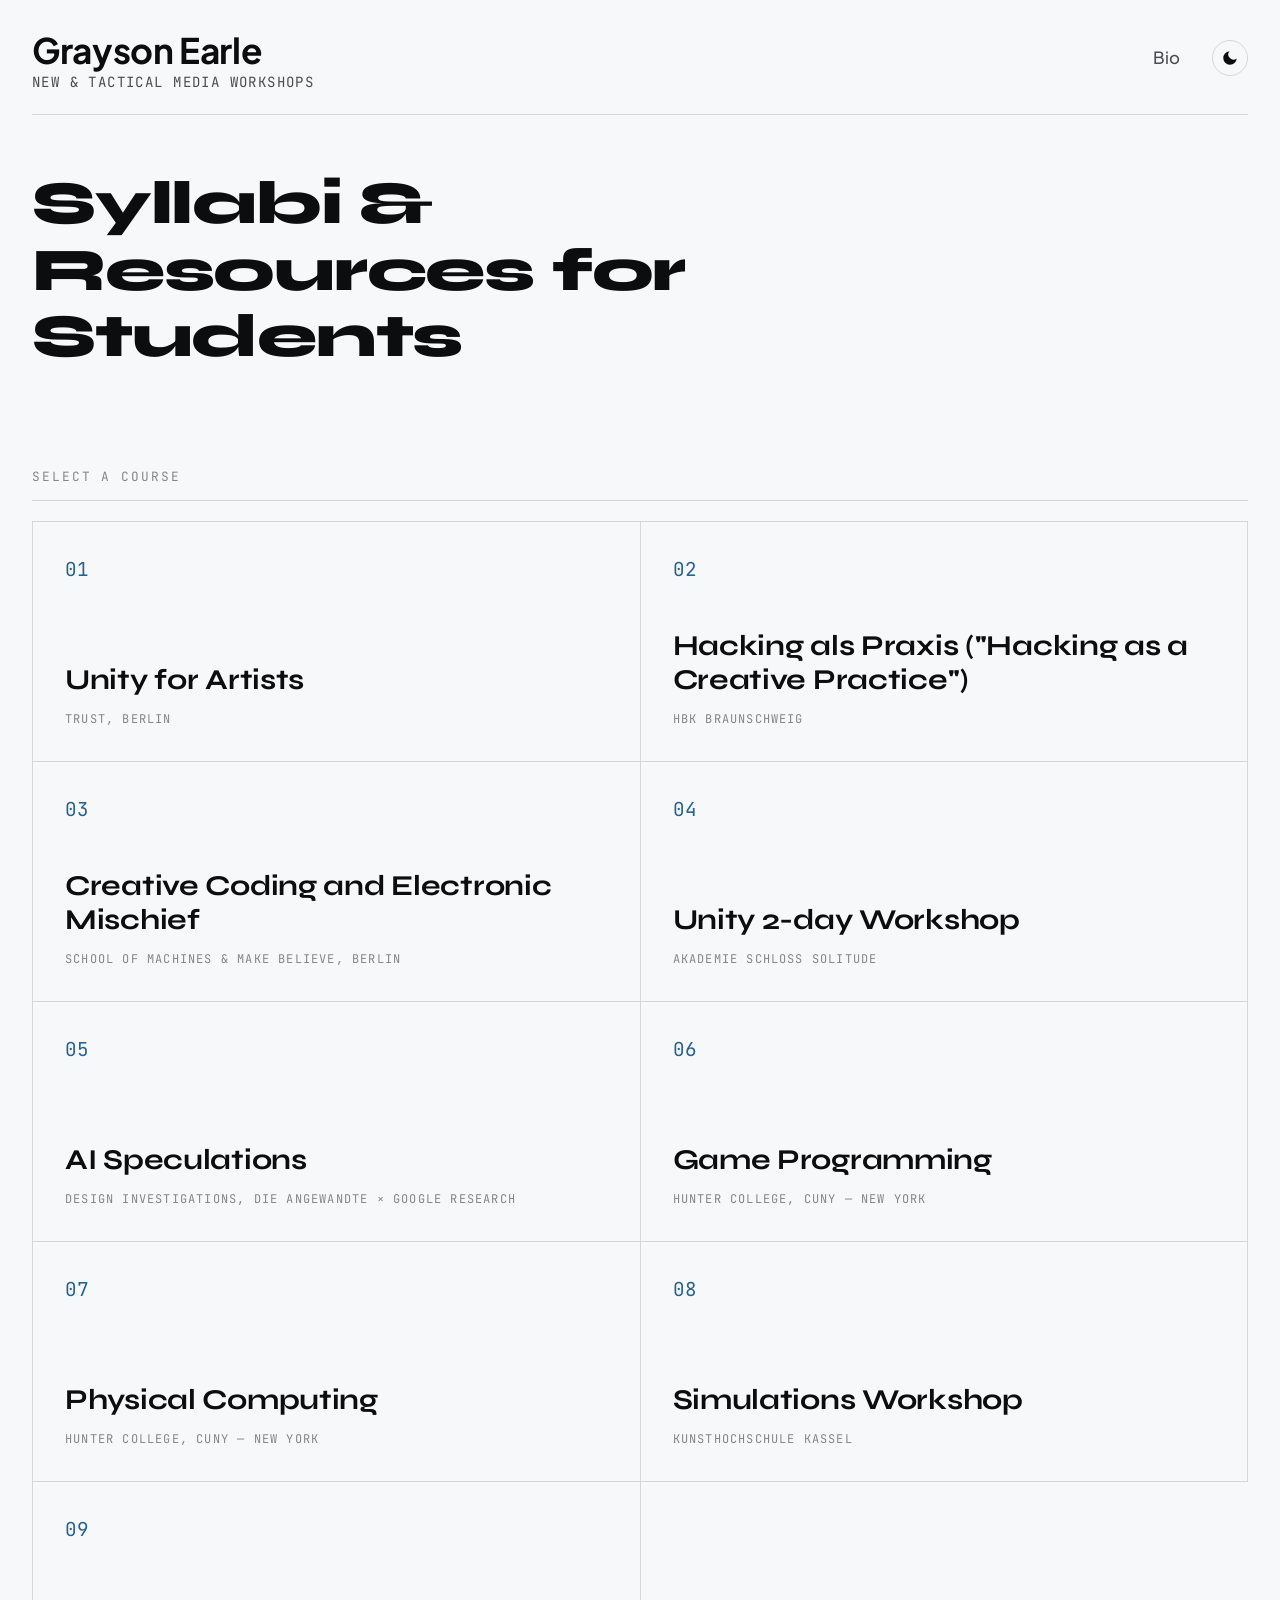
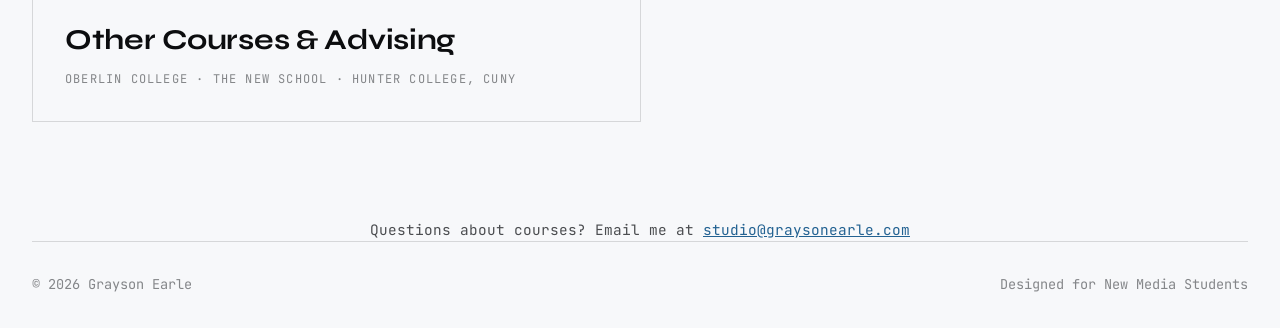
==== commit 31b2baad: "feat: add simulations workshop course" ====
--- a/index.html
+++ b/index.html
@@ -158,9 +158,24 @@
         </a>
 
         <!-- Course 8 -->
+        <a href="#simulations-workshop" class="course-card">
+          <div class="course-card-index">
+            <span>08</span>
+            <svg viewBox="0 0 24 24" fill="none" stroke="currentColor" stroke-width="2" stroke-linecap="round" stroke-linejoin="round">
+              <line x1="5" y1="12" x2="19" y2="12"></line>
+              <polyline points="12 5 19 12 12 19"></polyline>
+            </svg>
+          </div>
+          <div class="course-card-content">
+            <h2 class="course-card-title">Simulations Workshop</h2>
+            <div class="course-card-inst">Kunsthochschule Kassel</div>
+          </div>
+        </a>
+
+        <!-- Course 9 -->
         <a href="#other-courses" class="course-card">
           <div class="course-card-index">
-            <span>08</span>
+            <span>09</span>
             <svg viewBox="0 0 24 24" fill="none" stroke="currentColor" stroke-width="2" stroke-linecap="round" stroke-linejoin="round">
               <line x1="5" y1="12" x2="19" y2="12"></line>
               <polyline points="12 5 19 12 12 19"></polyline>
@@ -1514,6 +1529,39 @@
       </div>
     </article>
 
+    <!-- --- Course Detail: Simulations Workshop --- -->
+    <article id="simulations-workshop" class="course-detail">
+      <aside class="course-sidebar">
+        <a href="#" class="back-link">
+          <svg viewBox="0 0 24 24" width="14" height="14" fill="none" stroke="currentColor" stroke-width="2" stroke-linecap="round" stroke-linejoin="round">
+            <line x1="19" y1="12" x2="5" y2="12"></line>
+            <polyline points="12 19 5 12 12 5"></polyline>
+          </svg> Back
+        </a>
+        <div class="sidebar-meta">
+          <div class="meta-item">
+            <span class="meta-label">Institution</span>
+            <span class="meta-value">Kunsthochschule Kassel</span>
+          </div>
+          <a href="https://github.com/new-media-edu/simulations_workshop" target="_blank" rel="noopener" class="repo-link">
+            View Repository
+            <svg viewBox="0 0 24 24" width="14" height="14" fill="none" stroke="currentColor" stroke-width="2" stroke-linecap="round" stroke-linejoin="round">
+              <path d="M9 19c-5 1.5-5-2.5-7-3m14 6v-3.87a3.37 3.37 0 0 0-.94-2.61c3.14-.35 6.44-1.54 6.44-7A5.44 5.44 0 0 0 20 4.77 5.07 5.07 0 0 0 19.91 1S18.73.65 16 2.48a13.38 13.38 0 0 0-7 0C6.27.65 5.09 1 5.09 1A5.07 5.07 0 0 0 5 4.77a5.44 5.44 0 0 0-1.5 3.78c0 5.42 3.3 6.61 6.44 7A3.37 3.37 0 0 0 9 18.13V22"></path>
+            </svg>
+          </a>
+        </div>
+      </aside>
+      <div class="course-main-content">
+        <div class="course-main-header">
+          <div class="course-header-inst">Kunsthochschule Kassel</div>
+          <h1 class="course-header-title">Simulations Workshop</h1>
+        </div>
+        <div class="course-description">
+          Lesson plan for 2-hour teaching demo at Kunsthochschule Kassel.
+        </div>
+      </div>
+    </article>
+
     <!-- --- Course Detail: Other Courses &amp; Advising --- -->
     <article id="other-courses" class="course-detail">
       <aside class="course-sidebar">
